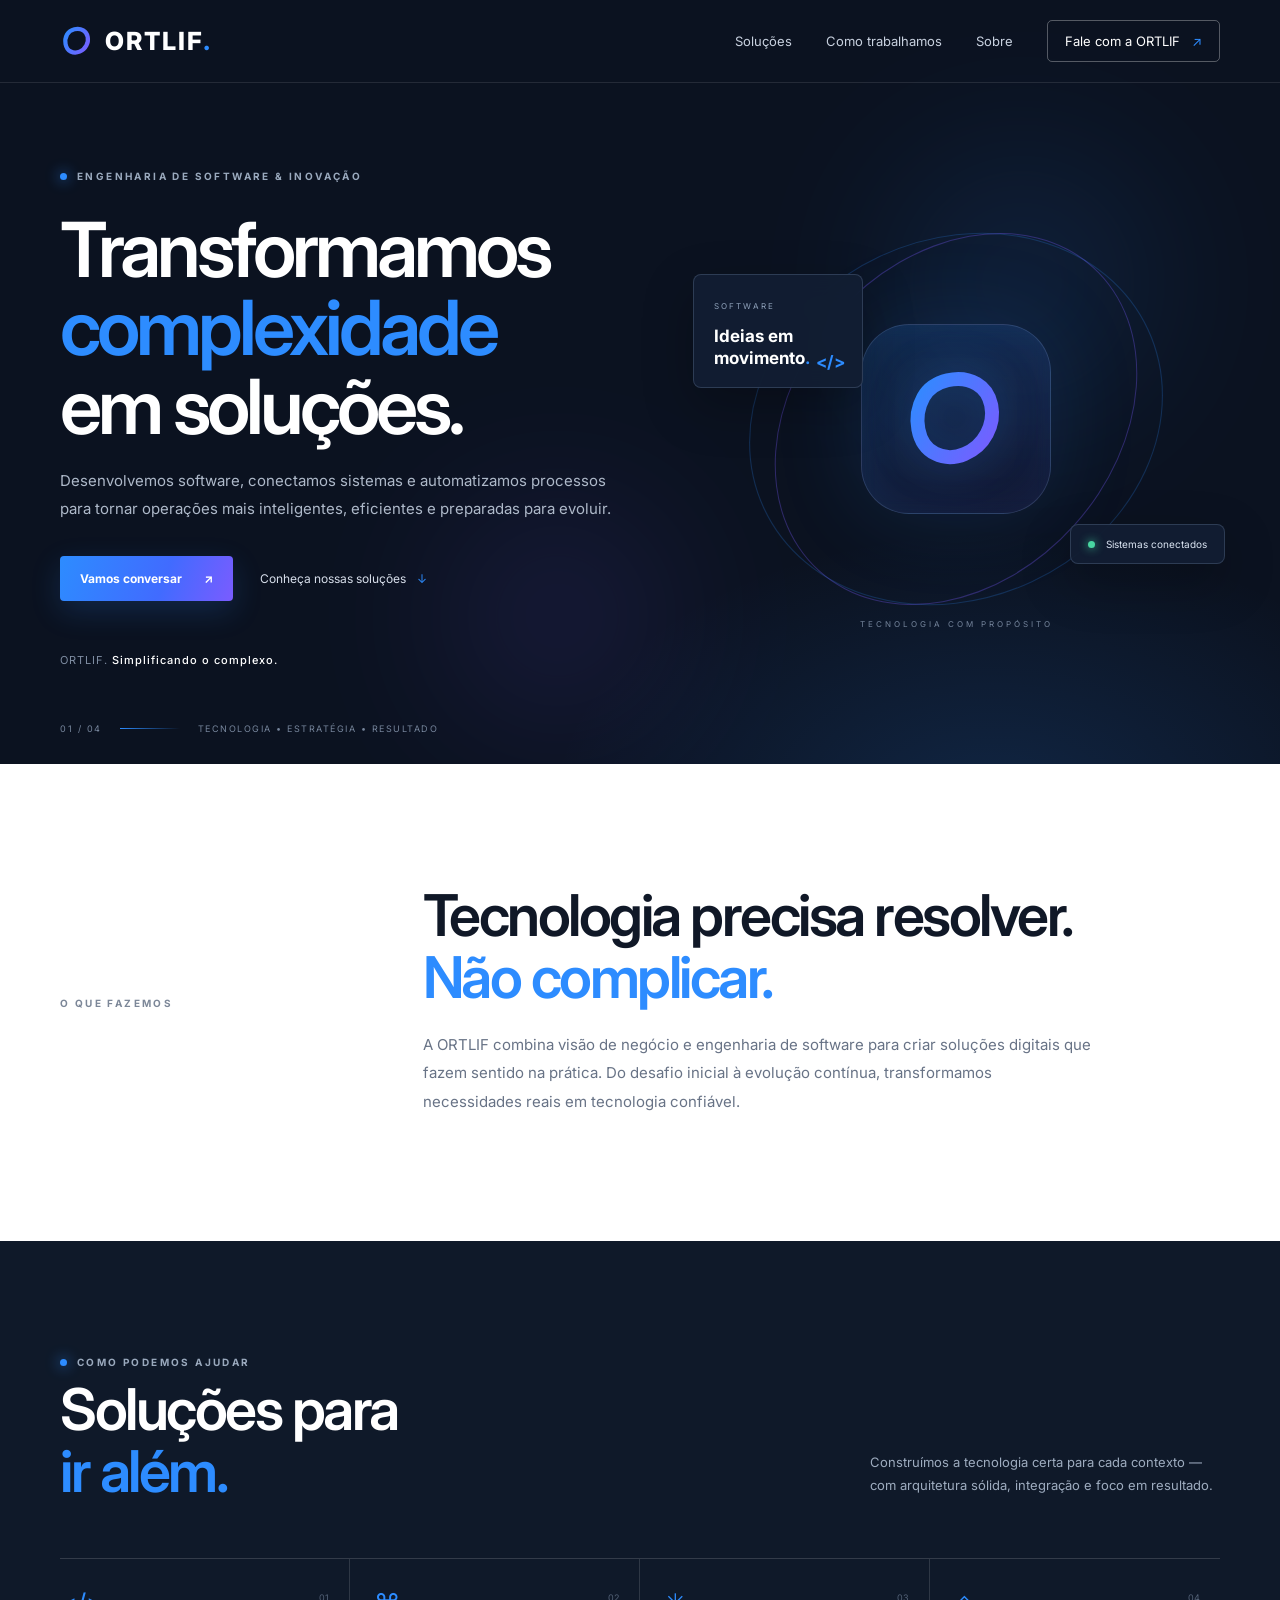
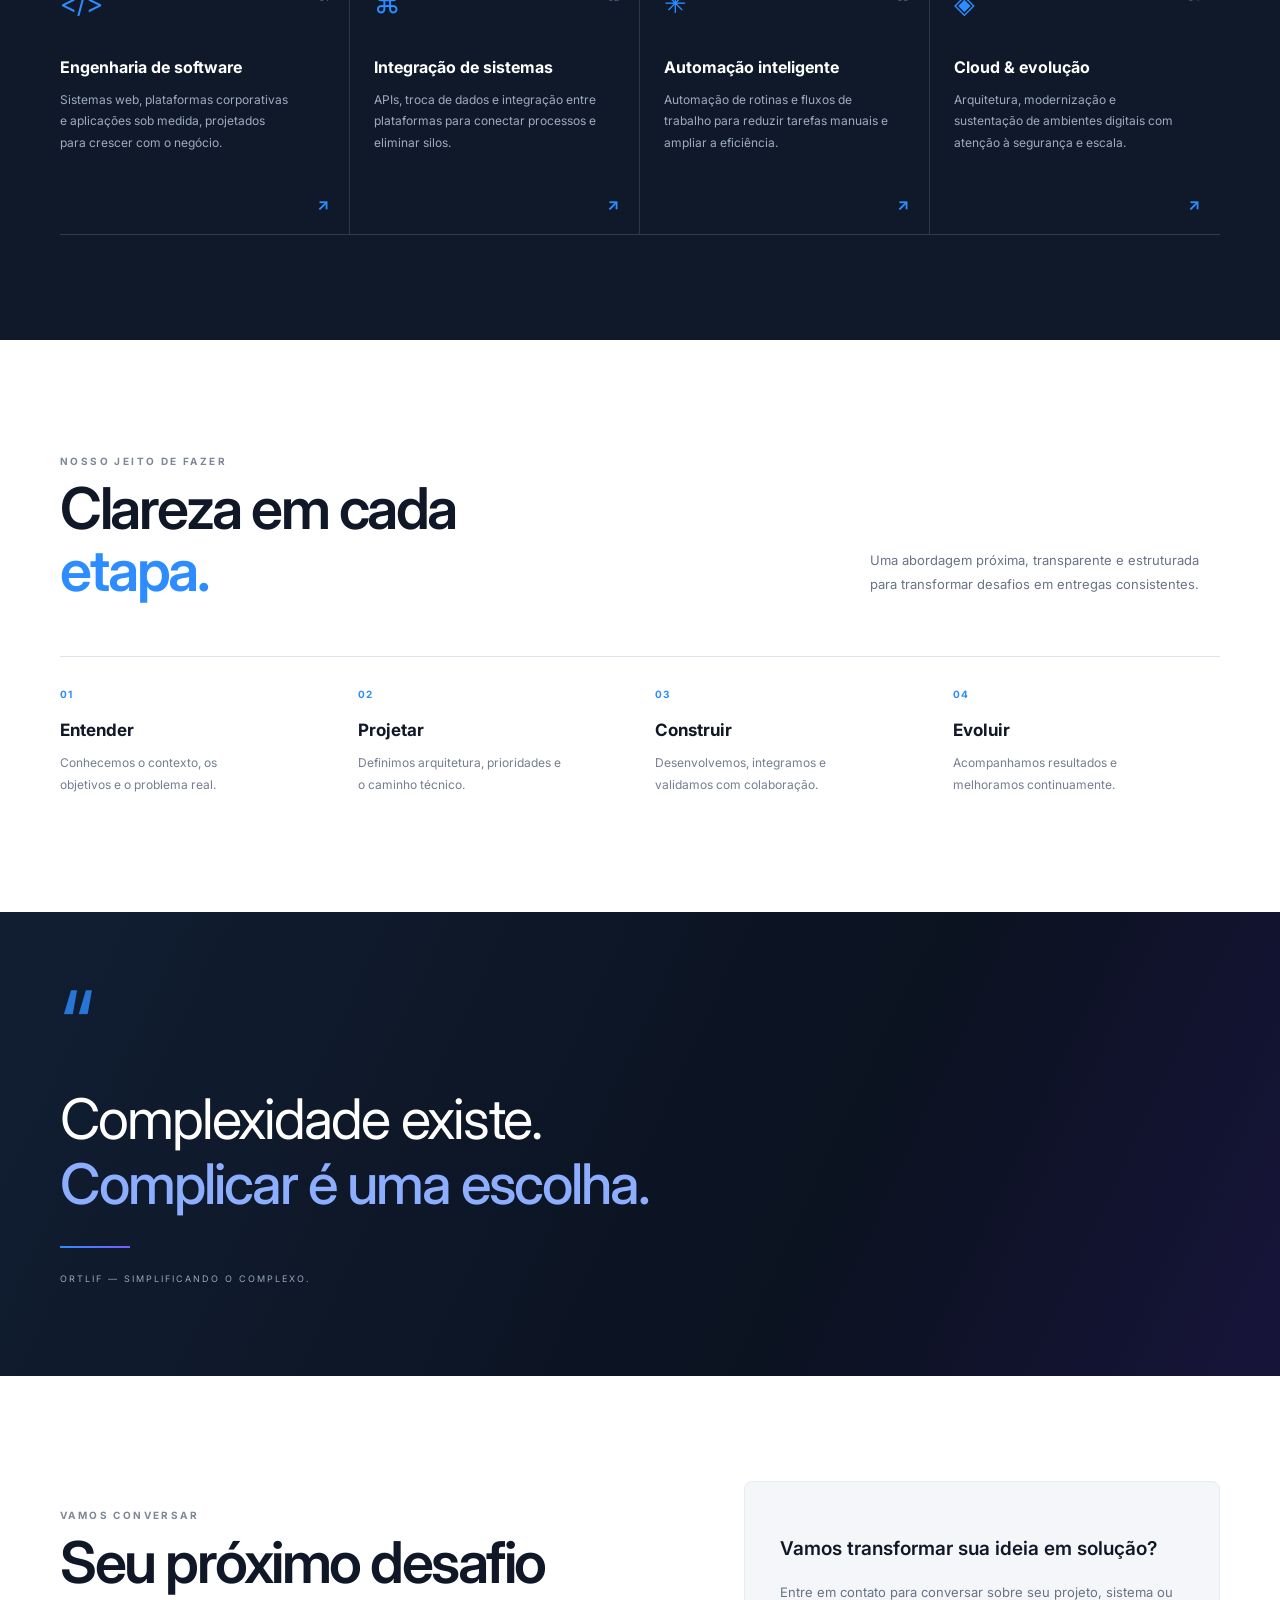
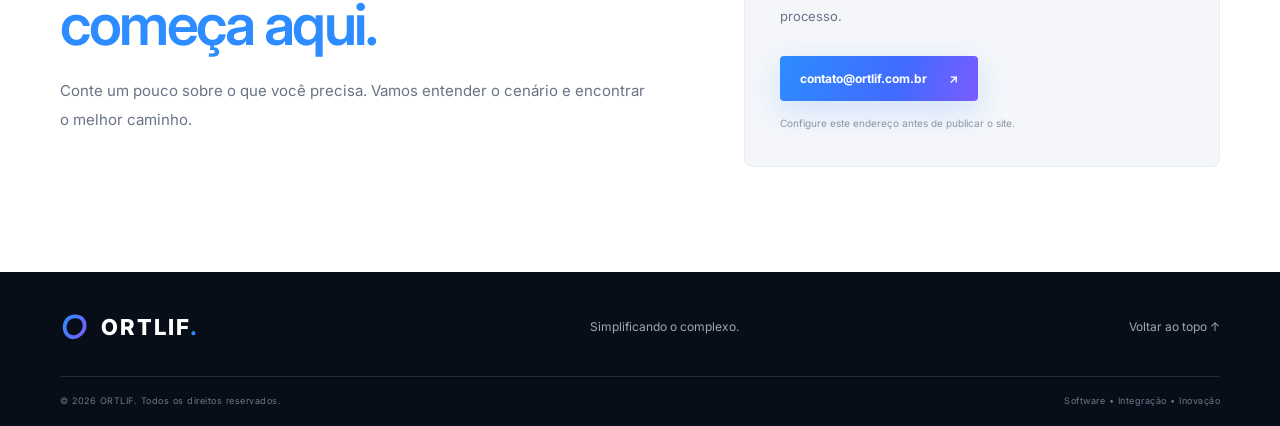
==== index.html @ 49631f4e "Initial ORTLIF website" ====
<!doctype html>
<html lang="pt-BR">
<head>
  <meta charset="utf-8">
  <meta name="viewport" content="width=device-width, initial-scale=1">
  <meta name="theme-color" content="#0B1220">
  <meta name="description" content="A ORTLIF desenvolve software, integra sistemas e automatiza processos. Simplificando o complexo.">
  <meta property="og:title" content="ORTLIF — Simplificando o complexo.">
  <meta property="og:description" content="Engenharia de software, integração e automação para negócios que querem evoluir.">
  <meta property="og:type" content="website">
  <title>ORTLIF — Simplificando o complexo.</title>
  <link rel="icon" href="assets/img/favicon.svg" type="image/svg+xml">
  <link rel="preconnect" href="https://fonts.googleapis.com">
  <link rel="preconnect" href="https://fonts.gstatic.com" crossorigin>
  <link href="https://fonts.googleapis.com/css2?family=Inter:wght@400;500;600;700;800&display=swap" rel="stylesheet">
  <link rel="stylesheet" href="assets/css/style.css">
</head>
<body>
<header class="header">
  <div class="container nav-wrap">
    <a class="brand" href="#inicio" aria-label="ORTLIF início">
      <img src="assets/img/logo.svg" alt="" width="34" height="34">
      <span>ORTLIF<span class="dot">.</span></span>
    </a>
    <button class="menu-toggle" type="button" aria-label="Abrir menu" aria-expanded="false" aria-controls="main-nav">
      <span></span><span></span><span></span>
    </button>
    <nav class="nav" id="main-nav" aria-label="Navegação principal">
      <a href="#solucoes">Soluções</a>
      <a href="#metodo">Como trabalhamos</a>
      <a href="#sobre">Sobre</a>
      <a class="nav-cta" href="#contato">Fale com a ORTLIF <span>↗</span></a>
    </nav>
  </div>
</header>

<main>
  <section class="hero" id="inicio">
    <div class="glow glow-one"></div><div class="glow glow-two"></div>
    <div class="container hero-grid">
      <div class="hero-copy">
        <p class="eyebrow"><i></i> ENGENHARIA DE SOFTWARE & INOVAÇÃO</p>
        <h1>Transformamos<br><span>complexidade</span><br>em soluções.</h1>
        <p class="lead">Desenvolvemos software, conectamos sistemas e automatizamos processos para tornar operações mais inteligentes, eficientes e preparadas para evoluir.</p>
        <div class="actions">
          <a class="button primary" href="#contato">Vamos conversar <span>↗</span></a>
          <a class="inline-link" href="#solucoes">Conheça nossas soluções <span>↓</span></a>
        </div>
        <p class="slogan">ORTLIF. <strong>Simplificando o complexo.</strong></p>
      </div>
      <div class="visual" aria-label="Elemento gráfico abstrato que representa integração e tecnologia">
        <div class="orbit orbit-a"></div><div class="orbit orbit-b"></div>
        <div class="core"><img src="assets/img/logo.svg" alt="" width="112" height="112"></div>
        <div class="floating code-card"><small>SOFTWARE</small><strong>Ideias em<br>movimento<span>.</span></strong><b>&lt;/&gt;</b></div>
        <div class="floating status-card"><i></i> Sistemas conectados</div>
        <div class="visual-caption">TECNOLOGIA COM PROPÓSITO</div>
      </div>
    </div>
    <div class="container hero-foot"><span>01 / 04</span><i></i><span>TECNOLOGIA • ESTRATÉGIA • RESULTADO</span></div>
  </section>

  <section class="intro section-light" id="sobre">
    <div class="container intro-grid">
      <p class="eyebrow dark">O QUE FAZEMOS</p>
      <div>
        <h2>Tecnologia precisa resolver.<br><span>Não complicar.</span></h2>
        <p class="section-lead">A ORTLIF combina visão de negócio e engenharia de software para criar soluções digitais que fazem sentido na prática. Do desafio inicial à evolução contínua, transformamos necessidades reais em tecnologia confiável.</p>
      </div>
    </div>
  </section>

  <section class="solutions section-dark" id="solucoes">
    <div class="container">
      <div class="section-heading">
        <div><p class="eyebrow"><i></i> COMO PODEMOS AJUDAR</p><h2>Soluções para<br><span>ir além.</span></h2></div>
        <p>Construímos a tecnologia certa para cada contexto — com arquitetura sólida, integração e foco em resultado.</p>
      </div>
      <div class="solution-grid">
        <article class="solution-card"><div class="solution-icon">&lt;/&gt;</div><small>01</small><h3>Engenharia de software</h3><p>Sistemas web, plataformas corporativas e aplicações sob medida, projetados para crescer com o negócio.</p><b>↗</b></article>
        <article class="solution-card"><div class="solution-icon">⌘</div><small>02</small><h3>Integração de sistemas</h3><p>APIs, troca de dados e integração entre plataformas para conectar processos e eliminar silos.</p><b>↗</b></article>
        <article class="solution-card"><div class="solution-icon">✳</div><small>03</small><h3>Automação inteligente</h3><p>Automação de rotinas e fluxos de trabalho para reduzir tarefas manuais e ampliar a eficiência.</p><b>↗</b></article>
        <article class="solution-card"><div class="solution-icon">◈</div><small>04</small><h3>Cloud & evolução</h3><p>Arquitetura, modernização e sustentação de ambientes digitais com atenção à segurança e escala.</p><b>↗</b></article>
      </div>
    </div>
  </section>

  <section class="method section-light" id="metodo">
    <div class="container">
      <div class="section-heading method-heading">
        <div><p class="eyebrow dark">NOSSO JEITO DE FAZER</p><h2>Clareza em cada<br><span>etapa.</span></h2></div>
        <p>Uma abordagem próxima, transparente e estruturada para transformar desafios em entregas consistentes.</p>
      </div>
      <div class="steps">
        <article><small>01</small><h3>Entender</h3><p>Conhecemos o contexto, os objetivos e o problema real.</p></article>
        <article><small>02</small><h3>Projetar</h3><p>Definimos arquitetura, prioridades e o caminho técnico.</p></article>
        <article><small>03</small><h3>Construir</h3><p>Desenvolvemos, integramos e validamos com colaboração.</p></article>
        <article><small>04</small><h3>Evoluir</h3><p>Acompanhamos resultados e melhoramos continuamente.</p></article>
      </div>
    </div>
  </section>

  <section class="manifesto">
    <div class="container">
      <span class="quote">“</span>
      <p>Complexidade existe.<br><strong>Complicar é uma escolha.</strong></p>
      <i></i><small>ORTLIF — SIMPLIFICANDO O COMPLEXO.</small>
    </div>
  </section>

  <section class="contact section-light" id="contato">
    <div class="container contact-grid">
      <div><p class="eyebrow dark">VAMOS CONVERSAR</p><h2>Seu próximo desafio<br><span>começa aqui.</span></h2><p class="section-lead">Conte um pouco sobre o que você precisa. Vamos entender o cenário e encontrar o melhor caminho.</p></div>
      <div class="contact-box">
        <h3>Vamos transformar sua ideia em solução?</h3>
        <p>Entre em contato para conversar sobre seu projeto, sistema ou processo.</p>
        <!-- Atualize o endereço abaixo quando o e-mail institucional estiver configurado. -->
        <a class="button primary" href="mailto:contato@ortlif.com.br?subject=Projeto%20ORTLIF">contato@ortlif.com.br <span>↗</span></a>
        <small>Configure este endereço antes de publicar o site.</small>
      </div>
    </div>
  </section>
</main>

<footer class="footer">
  <div class="container footer-top">
    <a class="brand" href="#inicio"><img src="assets/img/logo.svg" alt="" width="30" height="30"><span>ORTLIF<span class="dot">.</span></span></a>
    <p>Simplificando o complexo.</p>
    <a href="#inicio">Voltar ao topo ↑</a>
  </div>
  <div class="container footer-bottom"><span>© <span id="year"></span> ORTLIF. Todos os direitos reservados.</span><span>Software • Integração • Inovação</span></div>
</footer>
<script src="assets/js/main.js" defer></script>
</body>
</html>
---- assets/css/style.css ----
@import url('https://fonts.googleapis.com/css2?family=Inter:wght@400;500;600;700;800&display=swap');
:root{--navy:#0B1220;--blue:#2D8CFF;--violet:#7A5CFF;--gray:#E6E9F0;--ink:#101827;--muted:#687386;--white:#fff;--font:'Inter',Arial,sans-serif}
*{box-sizing:border-box}html{scroll-behavior:smooth;scroll-padding-top:90px}body{margin:0;font-family:var(--font);color:var(--ink);background:#fff}a{color:inherit;text-decoration:none}.container{width:min(1160px,calc(100% - 48px));margin-inline:auto}
.header{position:absolute;z-index:10;inset:0 0 auto;border-bottom:1px solid rgba(255,255,255,.1)}.nav-wrap{height:82px;display:flex;align-items:center;justify-content:space-between}.brand{display:inline-flex;align-items:center;gap:11px;color:#fff;font-size:25px;font-weight:800;letter-spacing:2px}.brand img{object-fit:contain}.dot{color:var(--blue)}.nav{display:flex;align-items:center;gap:34px;color:#c8d1df;font-size:13px}.nav a:hover{color:#fff}.nav-cta{padding:12px 17px;border:1px solid rgba(255,255,255,.3);border-radius:5px;color:#fff}.nav-cta span{color:var(--blue);margin-left:8px}.menu-toggle{display:none}
.hero{position:relative;overflow:hidden;background:var(--navy);color:#fff;padding:160px 0 30px;min-height:720px}.hero:after{content:"";position:absolute;inset:auto -15% -45% 40%;height:600px;background:radial-gradient(ellipse,rgba(45,140,255,.16),transparent 65%);pointer-events:none}.glow{position:absolute;border-radius:50%;filter:blur(80px);opacity:.12}.glow-one{width:260px;height:260px;background:var(--blue);top:20%;right:10%}.glow-two{width:220px;height:220px;background:var(--violet);bottom:5%;left:35%}.hero-grid{position:relative;z-index:1;display:grid;grid-template-columns:1.05fr .95fr;align-items:center;gap:50px}.eyebrow{font-size:10px;letter-spacing:2.4px;font-weight:700;color:#9aa9bd;display:flex;align-items:center;gap:10px}.eyebrow i{width:7px;height:7px;background:var(--blue);border-radius:50%;box-shadow:0 0 14px var(--blue)}.hero h1{font-size:clamp(46px,6vw,76px);line-height:1.03;letter-spacing:-4px;margin:28px 0 22px;font-weight:600}.hero h1 span,.section-heading h2 span,.intro h2 span,.contact h2 span{color:var(--blue)}.lead{max-width:560px;color:#aeb9c9;font-size:15px;line-height:1.85}.actions{display:flex;align-items:center;gap:27px;margin-top:34px}.button{display:inline-flex;align-items:center;justify-content:center;gap:22px;padding:15px 20px;border-radius:4px;font-size:12px;font-weight:700;transition:.2s}.primary{background:linear-gradient(110deg,var(--blue),#416bff 60%,var(--violet));color:#fff;box-shadow:0 10px 30px rgba(45,140,255,.18)}.primary:hover{transform:translateY(-2px);box-shadow:0 14px 35px rgba(45,140,255,.3)}.inline-link{font-size:12px;color:#d7deea}.inline-link span{color:var(--blue);margin-left:8px}.slogan{margin-top:52px;color:#7f8da2;font-size:11px;letter-spacing:1px}.slogan strong{color:#fff;font-weight:500}
.visual{height:440px;position:relative;display:grid;place-items:center}.orbit{position:absolute;width:360px;height:360px;border:1px solid rgba(45,140,255,.22);border-radius:50%;transform:rotate(-25deg) scaleX(1.18)}.orbit-b{width:290px;height:410px;border-color:rgba(122,92,255,.32);transform:rotate(42deg) scaleX(1.1)}.core{width:190px;height:190px;border-radius:48px;background:linear-gradient(145deg,rgba(45,140,255,.18),rgba(122,92,255,.08));border:1px solid rgba(125,160,220,.25);display:grid;place-items:center;box-shadow:0 0 90px rgba(45,140,255,.14),inset 0 0 40px rgba(45,140,255,.08);backdrop-filter:blur(8px)}.core img{filter:drop-shadow(0 0 20px rgba(45,140,255,.3))}.floating{position:absolute;background:rgba(18,31,52,.9);border:1px solid rgba(160,185,225,.2);border-radius:8px;box-shadow:0 18px 50px rgba(0,0,0,.25);backdrop-filter:blur(12px)}.code-card{left:0;top:75px;padding:18px 20px;width:170px}.code-card small{font-size:8px;letter-spacing:2px;color:#8fa1ba}.code-card strong{display:block;font-size:17px;line-height:1.3;margin-top:12px}.code-card strong span{color:var(--blue)}.code-card b{position:absolute;right:17px;bottom:15px;color:var(--blue);font-size:17px}.status-card{right:-5px;bottom:75px;padding:13px 17px;font-size:10px;color:#dce5f3}.status-card i{display:inline-block;width:7px;height:7px;background:#48d6a1;border-radius:50%;margin-right:8px;box-shadow:0 0 10px #48d6a1}.visual-caption{position:absolute;bottom:10px;font-size:8px;letter-spacing:3px;color:#74849b}.hero-foot{position:relative;z-index:1;display:flex;align-items:center;gap:18px;margin-top:45px;color:#77869c;font-size:9px;letter-spacing:1.5px}.hero-foot i{height:1px;width:60px;background:linear-gradient(90deg,var(--blue),transparent)}
.section-light{background:#fff}.intro{padding:110px 0}.intro-grid{display:grid;grid-template-columns:.55fr 1.45fr;gap:60px}.dark{color:#7c8798}.intro h2,.section-heading h2,.contact h2{font-size:clamp(38px,4.5vw,58px);line-height:1.08;letter-spacing:-2.5px;margin:10px 0 22px;font-weight:600}.section-lead{font-size:15px;line-height:1.9;color:#687386;max-width:670px}
.section-dark{background:#0f1929;color:#fff;padding:105px 0}.section-heading{display:flex;justify-content:space-between;align-items:end;gap:50px;margin-bottom:55px}.section-heading h2{margin-bottom:0}.section-heading>p{max-width:350px;color:#9eacbf;font-size:13px;line-height:1.8;margin-bottom:5px}.solution-grid{display:grid;grid-template-columns:repeat(4,1fr);border-top:1px solid rgba(255,255,255,.15);border-bottom:1px solid rgba(255,255,255,.15)}.solution-card{position:relative;min-height:275px;padding:28px 24px 30px 0;border-right:1px solid rgba(255,255,255,.13)}.solution-card+.solution-card{padding-left:24px}.solution-card:last-child{border-right:0}.solution-icon{font-size:27px;color:var(--blue);height:48px}.solution-card>small{position:absolute;right:20px;top:33px;color:#536176;font-size:9px}.solution-card h3{font-size:16px;margin:22px 0 12px}.solution-card p{font-size:12px;line-height:1.8;color:#9eacbf;max-width:230px}.solution-card>b{position:absolute;bottom:20px;right:20px;color:var(--blue)}
.method{padding:105px 0}.method-heading>p{color:#687386}.steps{display:grid;grid-template-columns:repeat(4,1fr);gap:30px;border-top:1px solid #dfe4ec;padding-top:25px}.steps article>small{font-size:10px;color:var(--blue);font-weight:700;letter-spacing:1px}.steps h3{font-size:17px;margin:18px 0 9px}.steps p{font-size:12px;line-height:1.8;color:#737f90;max-width:210px}
.manifesto{background:linear-gradient(115deg,#111e32,#0b1220 65%,#17143a);color:#fff;padding:90px 0}.quote{font-size:100px;line-height:.5;color:var(--blue);opacity:.8}.manifesto p{font-size:clamp(32px,5vw,56px);line-height:1.15;letter-spacing:-2px;margin:20px 0 30px}.manifesto p strong{color:#8daeff;font-weight:500}.manifesto>div>i{display:block;width:70px;height:2px;background:linear-gradient(90deg,var(--blue),var(--violet));margin-bottom:18px}.manifesto small{font-size:9px;letter-spacing:2px;color:#98a7bb}
.contact{padding:105px 0}.contact-grid{display:grid;grid-template-columns:1fr .8fr;gap:90px;align-items:center}.contact-box{padding:35px;background:#f4f6fa;border:1px solid #e7ebf2;border-radius:8px}.contact-box h3{font-size:19px;font-weight:600;line-height:1.4}.contact-box p{font-size:13px;line-height:1.8;color:#687386}.contact-box .button{margin:15px 0}.contact-box>small{display:block;color:#8a94a3;font-size:10px;line-height:1.5}
.footer{background:#080e18;color:#fff;padding:35px 0 20px}.footer-top{display:flex;align-items:center;justify-content:space-between;padding-bottom:30px}.footer-top .brand{font-size:22px}.footer-top p,.footer-top>a:last-child{font-size:12px;color:#9ba8b9}.footer-bottom{border-top:1px solid rgba(255,255,255,.12);padding-top:18px;display:flex;justify-content:space-between;color:#69788d;font-size:9px;letter-spacing:.5px}
@media(max-width:900px){.nav{gap:18px}.hero-grid{gap:15px}.visual{transform:scale(.9)}.solution-grid{grid-template-columns:repeat(2,1fr)}.solution-card:nth-child(2){border-right:0}.solution-card:nth-child(3),.solution-card:nth-child(4){border-top:1px solid rgba(255,255,255,.13)}.solution-card:nth-child(3){padding-left:0}}
@media(max-width:680px){.container{width:min(100% - 36px,560px)}.nav-wrap{height:70px}.menu-toggle{display:flex;flex-direction:column;gap:5px;background:none;border:0;padding:10px;cursor:pointer}.menu-toggle span{width:23px;height:2px;background:#fff}.nav{display:none;position:absolute;top:70px;left:0;right:0;padding:22px;background:#0b1220;flex-direction:column;align-items:stretch;border-bottom:1px solid rgba(255,255,255,.12)}.nav.open{display:flex}.nav-cta{text-align:center}.hero{padding:125px 0 25px;min-height:auto}.hero-grid{grid-template-columns:1fr}.hero h1{font-size:52px;letter-spacing:-3px}.visual{height:330px;margin-top:5px;transform:none}.orbit{width:260px;height:260px}.orbit-b{width:220px;height:300px}.core{width:145px;height:145px}.core img{width:88px;height:88px}.code-card{left:0;top:35px;transform:scale(.85);transform-origin:left top}.status-card{right:0;bottom:35px}.hero-foot{margin-top:10px;font-size:8px}.intro,.section-dark,.method,.contact{padding:72px 0}.intro-grid,.contact-grid{grid-template-columns:1fr;gap:25px}.section-heading{display:block;margin-bottom:35px}.section-heading>p{margin-top:20px}.solution-grid{grid-template-columns:1fr}.solution-card,.solution-card+.solution-card{padding:25px 12px 35px 0;border-right:0;border-bottom:1px solid rgba(255,255,255,.13);min-height:230px}.solution-card:last-child{border-bottom:0}.solution-card:nth-child(3),.solution-card:nth-child(4){padding-left:0}.steps{grid-template-columns:repeat(2,1fr);gap:30px 20px}.manifesto{padding:70px 0}.contact-grid{gap:10px}.contact-box{padding:25px}.footer-top{align-items:flex-start;gap:15px;flex-direction:column}.footer-bottom{gap:10px;flex-direction:column}.actions{align-items:flex-start;flex-direction:column;gap:18px}}
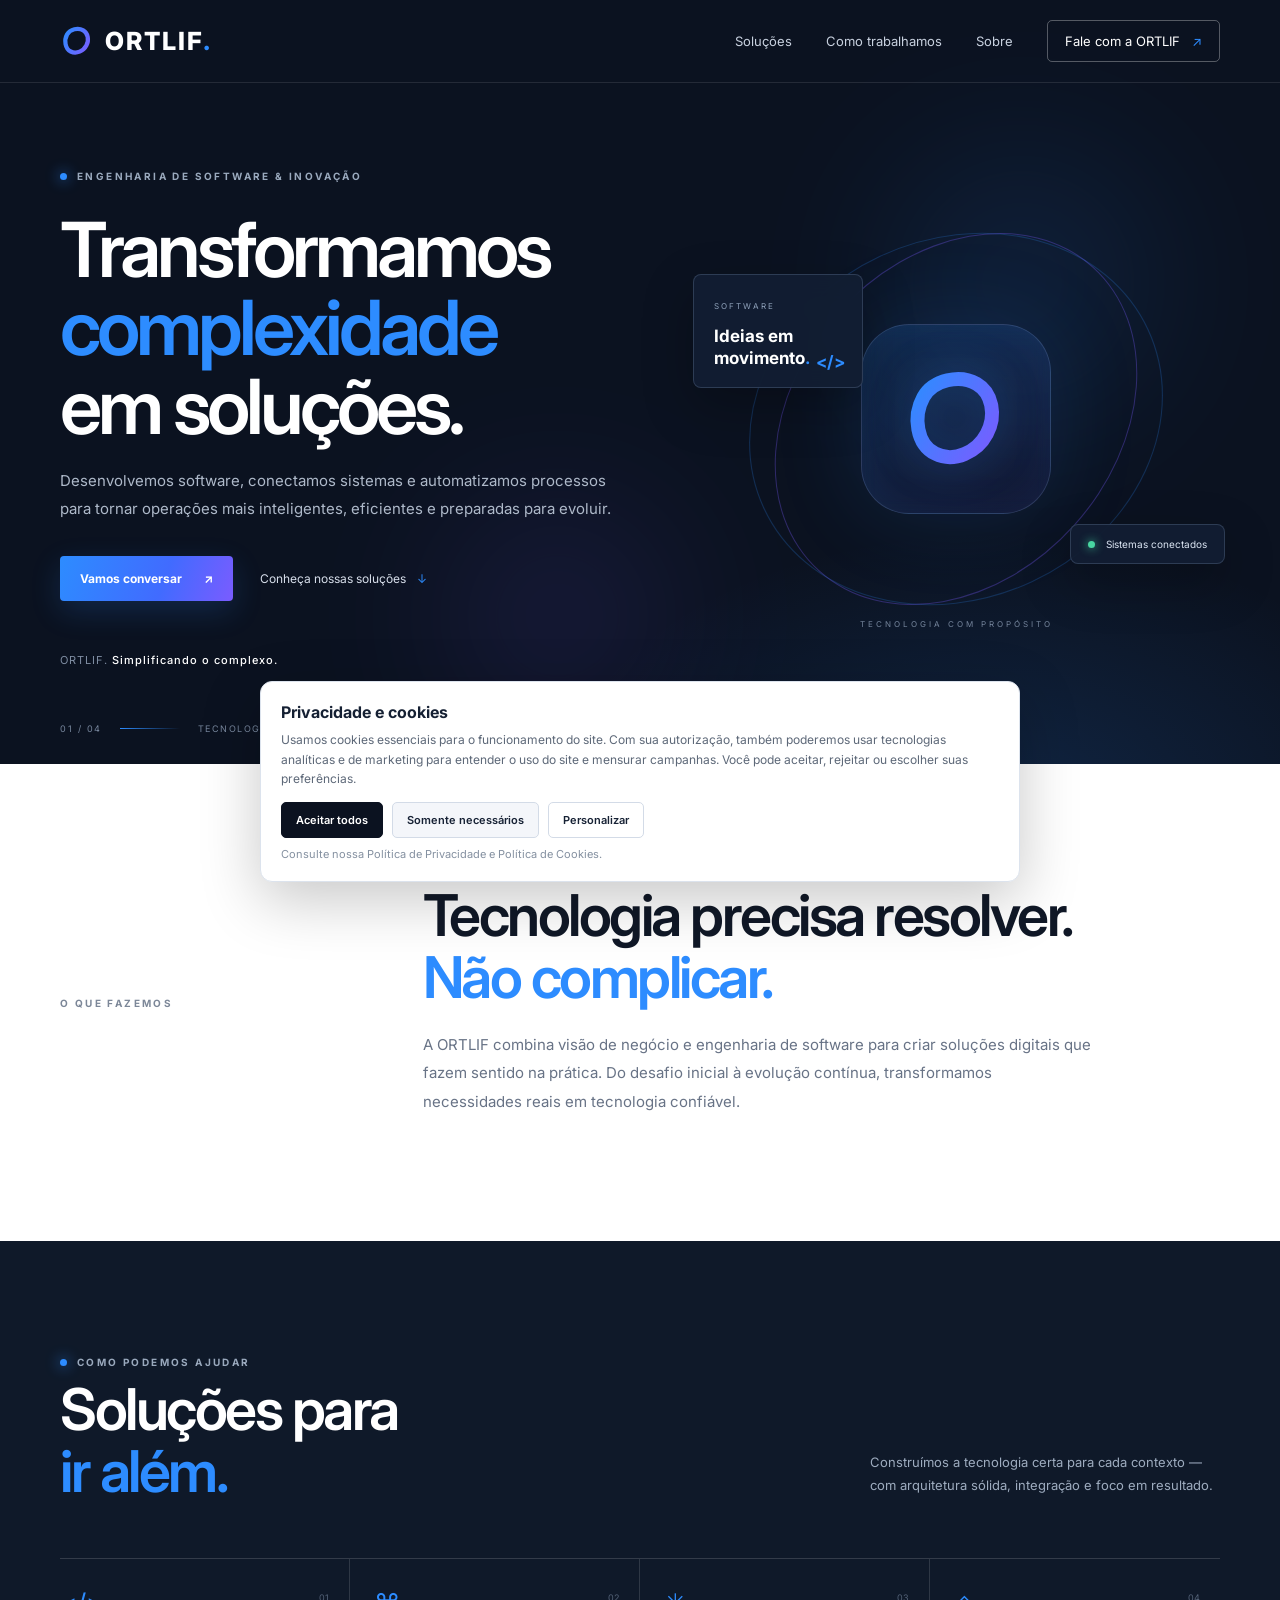
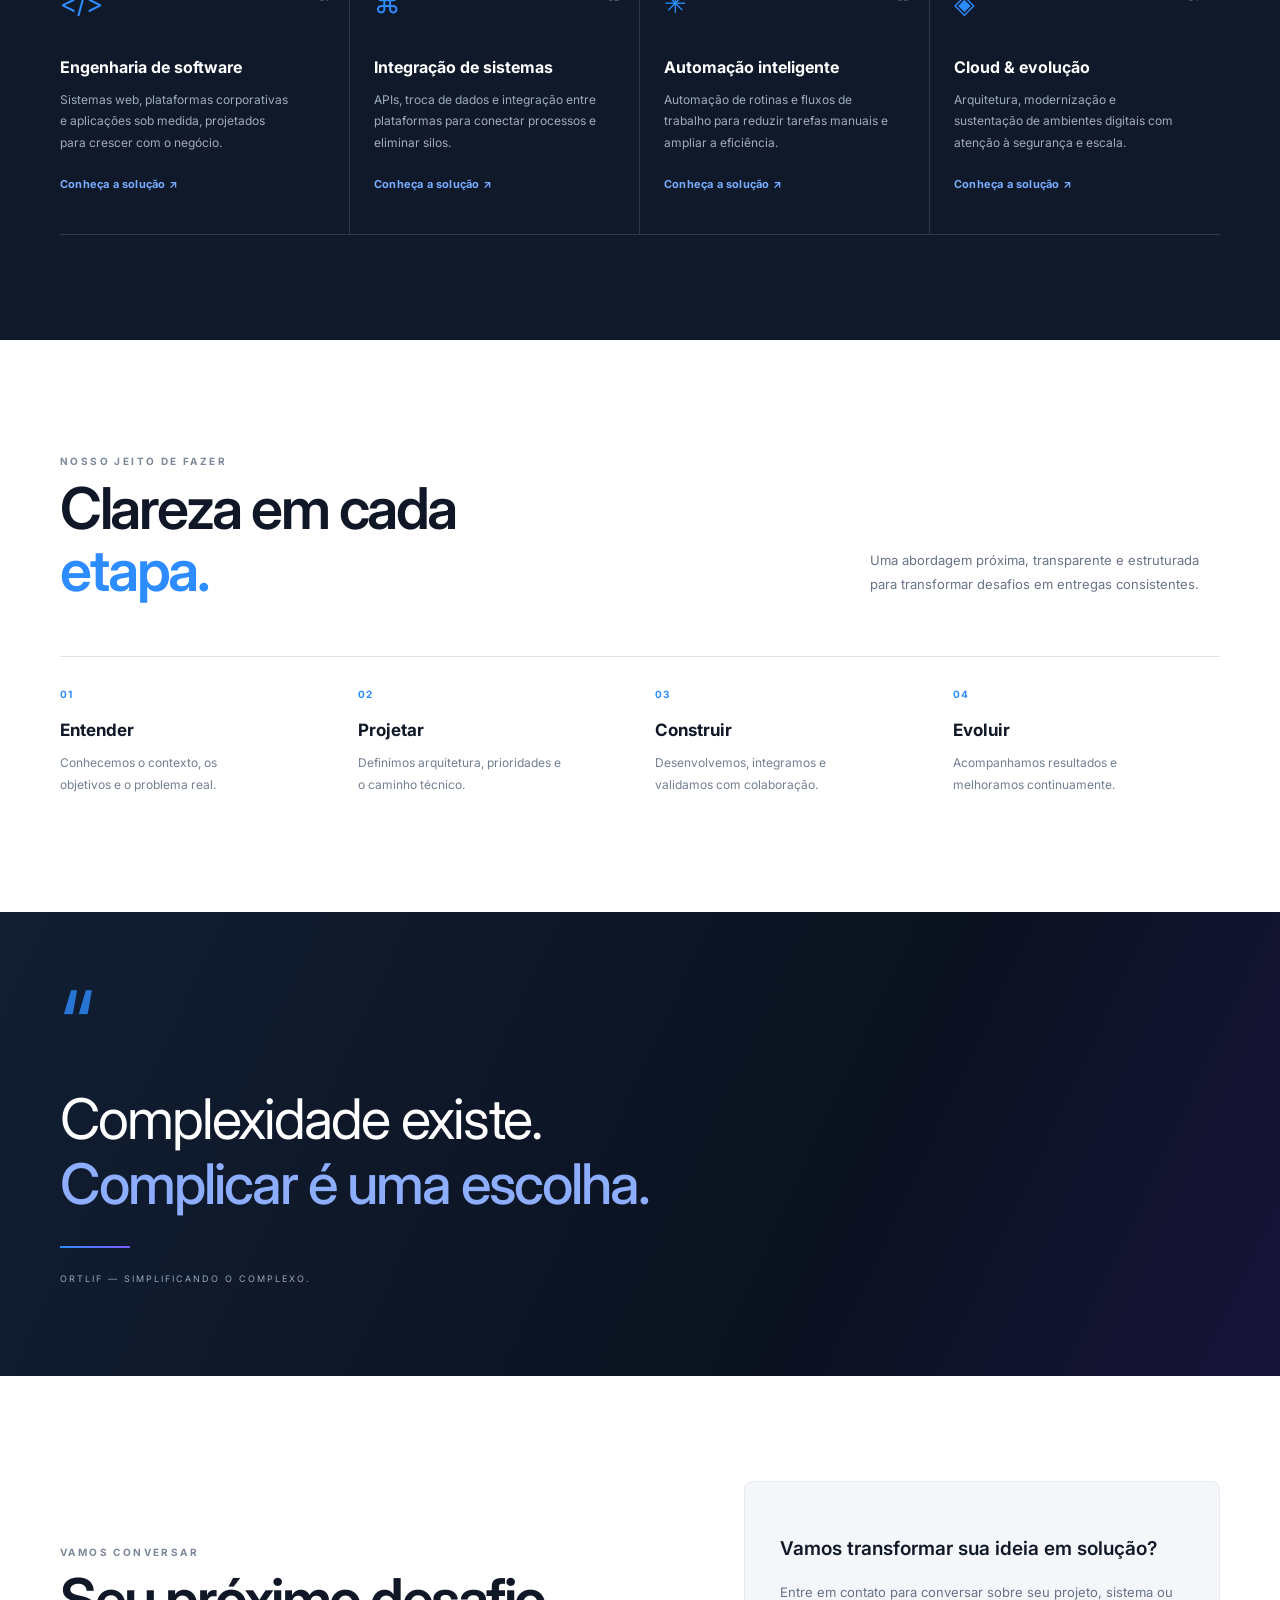
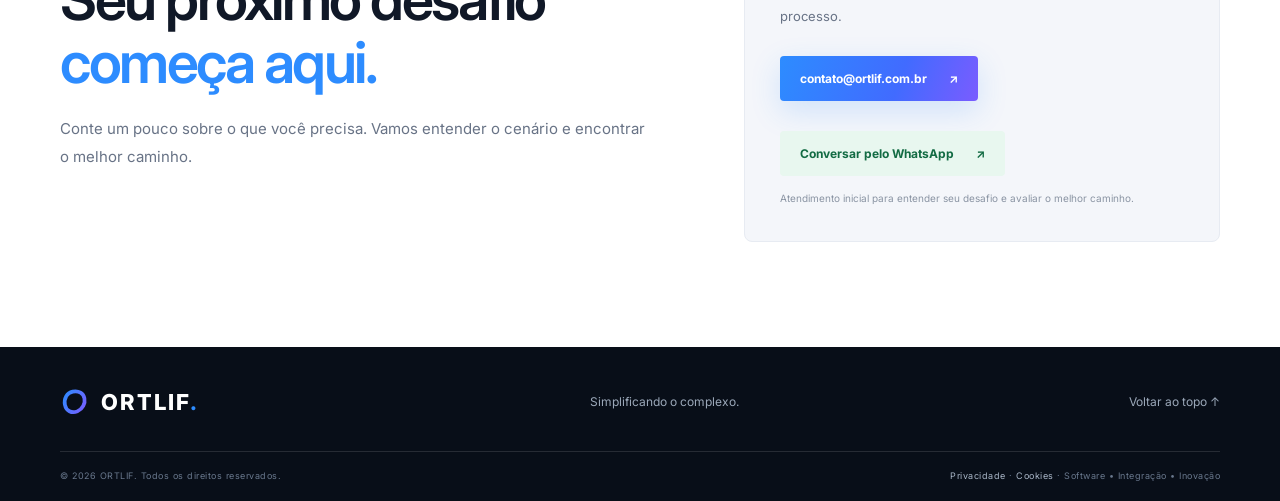
==== commit 98e047de: "Configuaracao de SEO e GTM" ====
--- a/index.html
+++ b/index.html
@@ -4,10 +4,26 @@
   <meta charset="utf-8">
   <meta name="viewport" content="width=device-width, initial-scale=1">
   <meta name="theme-color" content="#0B1220">
-  <meta name="description" content="A ORTLIF desenvolve software, integra sistemas e automatiza processos. Simplificando o complexo.">
-  <meta property="og:title" content="ORTLIF — Simplificando o complexo.">
+  <meta name="description" content="A ORTLIF desenvolve software sob medida, integra sistemas e automatiza processos para empresas. Engenharia, tecnologia e evolução. Simplificando o complexo.">
+  <meta name="robots" content="index,follow,max-image-preview:large,max-snippet:-1,max-video-preview:-1">
+  <link rel="canonical" href="https://ortlif.com.br/">
+  <meta name="author" content="ORTLIF">
+  <meta name="color-scheme" content="dark light">
+  <meta property="og:site_name" content="ORTLIF">
+  <meta property="og:locale" content="pt_BR">
+  <meta property="og:url" content="https://ortlif.com.br/">
+  <meta property="og:image" content="https://ortlif.com.br/assets/img/og-cover.jpg">
+  <meta property="og:image:width" content="1200">
+  <meta property="og:image:height" content="630">
+  <meta property="og:image:alt" content="ORTLIF — Simplificando o complexo.">
+  <meta name="twitter:card" content="summary_large_image">
+  <meta name="twitter:title" content="ORTLIF — Simplificando o complexo.">
+  <meta name="twitter:description" content="Engenharia de software, integração e automação para negócios que querem evoluir.">
+  <meta name="twitter:image" content="https://ortlif.com.br/assets/img/og-cover.jpg">
+  <meta property="og:title" content="ORTLIF | Engenharia de Software, Integração e Automação">
   <meta property="og:description" content="Engenharia de software, integração e automação para negócios que querem evoluir.">
   <meta property="og:type" content="website">
+  <meta property="og:description" content="Engenharia de software, integração e automação para negócios que querem evoluir.">
   <title>ORTLIF — Simplificando o complexo.</title>
   <link rel="icon" href="assets/img/favicon.svg" type="image/svg+xml">
   <link rel="preconnect" href="https://fonts.googleapis.com">
@@ -76,10 +92,10 @@
         <p>Construímos a tecnologia certa para cada contexto — com arquitetura sólida, integração e foco em resultado.</p>
       </div>
       <div class="solution-grid">
-        <article class="solution-card"><div class="solution-icon">&lt;/&gt;</div><small>01</small><h3>Engenharia de software</h3><p>Sistemas web, plataformas corporativas e aplicações sob medida, projetados para crescer com o negócio.</p><b>↗</b></article>
-        <article class="solution-card"><div class="solution-icon">⌘</div><small>02</small><h3>Integração de sistemas</h3><p>APIs, troca de dados e integração entre plataformas para conectar processos e eliminar silos.</p><b>↗</b></article>
-        <article class="solution-card"><div class="solution-icon">✳</div><small>03</small><h3>Automação inteligente</h3><p>Automação de rotinas e fluxos de trabalho para reduzir tarefas manuais e ampliar a eficiência.</p><b>↗</b></article>
-        <article class="solution-card"><div class="solution-icon">◈</div><small>04</small><h3>Cloud & evolução</h3><p>Arquitetura, modernização e sustentação de ambientes digitais com atenção à segurança e escala.</p><b>↗</b></article>
+        <article class="solution-card"><div class="solution-icon">&lt;/&gt;</div><small>01</small><h3>Engenharia de software</h3><p>Sistemas web, plataformas corporativas e aplicações sob medida, projetados para crescer com o negócio.</p><a class="service-link" href="/servicos/engenharia-de-software/" aria-label="Saiba mais sobre engenharia de software">Conheça a solução ↗</a></article>
+        <article class="solution-card"><div class="solution-icon">⌘</div><small>02</small><h3>Integração de sistemas</h3><p>APIs, troca de dados e integração entre plataformas para conectar processos e eliminar silos.</p><a class="service-link" href="/servicos/integracao-de-sistemas/" aria-label="Saiba mais sobre integração de sistemas">Conheça a solução ↗</a></article>
+        <article class="solution-card"><div class="solution-icon">✳</div><small>03</small><h3>Automação inteligente</h3><p>Automação de rotinas e fluxos de trabalho para reduzir tarefas manuais e ampliar a eficiência.</p><a class="service-link" href="/servicos/automacao-inteligente/" aria-label="Saiba mais sobre automação inteligente">Conheça a solução ↗</a></article>
+        <article class="solution-card"><div class="solution-icon">◈</div><small>04</small><h3>Cloud & evolução</h3><p>Arquitetura, modernização e sustentação de ambientes digitais com atenção à segurança e escala.</p><a class="service-link" href="/servicos/cloud-e-evolucao/" aria-label="Saiba mais sobre cloud e evolução">Conheça a solução ↗</a></article>
       </div>
     </div>
   </section>
@@ -113,9 +129,9 @@
       <div class="contact-box">
         <h3>Vamos transformar sua ideia em solução?</h3>
         <p>Entre em contato para conversar sobre seu projeto, sistema ou processo.</p>
-        <!-- Atualize o endereço abaixo quando o e-mail institucional estiver configurado. -->
-        <a class="button primary" href="mailto:contato@ortlif.com.br?subject=Projeto%20ORTLIF">contato@ortlif.com.br <span>↗</span></a>
-        <small>Configure este endereço antes de publicar o site.</small>
+        <a class="button primary" data-track="email" href="mailto:contato@ortlif.com.br?subject=Projeto%20ORTLIF">contato@ortlif.com.br <span>↗</span></a>
+        <a class="button whatsapp-button" data-track="whatsapp" href="https://wa.me/5511974890296?text=Ol%C3%A1%2C%!%20Gostaria%20de%20conversar%20sobre%20um%20projeto." target="_blank" rel="noopener noreferrer">Conversar pelo WhatsApp <span>↗</span></a>
+        <small>Atendimento inicial para entender seu desafio e avaliar o melhor caminho.</small>
       </div>
     </div>
   </section>
@@ -127,8 +143,37 @@
     <p>Simplificando o complexo.</p>
     <a href="#inicio">Voltar ao topo ↑</a>
   </div>
-  <div class="container footer-bottom"><span>© <span id="year"></span> ORTLIF. Todos os direitos reservados.</span><span>Software • Integração • Inovação</span></div>
+  <div class="container footer-bottom"><span>© <span id="year"></span> ORTLIF. Todos os direitos reservados.</span><span><a href="/privacidade/">Privacidade</a> · <a href="/cookies/">Cookies</a> · Software • Integração • Inovação</span></div>
 </footer>
-<script src="assets/js/main.js" defer></script>
+<script src="/assets/js/config.js" defer></script>
+<script src="/assets/js/consent.js" defer></script>
+<script src="/assets/js/main.js" defer></script>
+<script src="/assets/js/tracking.js" defer></script>
+<script type="application/ld+json">
+{
+  "@context": "https://schema.org",
+  "@type": "Organization",
+  "@id": "https://ortlif.com.br/#organization",
+  "name": "ORTLIF",
+  "url": "https://ortlif.com.br/",
+  "logo": "https://ortlif.com.br/assets/brand/ortlif_simbolo.svg",
+  "description": "Engenharia de software, integração de sistemas, automação inteligente e soluções cloud.",
+  "slogan": "Simplificando o complexo.",
+  "email": "contato@ortlif.com.br",
+  "contactPoint": [{"@type":"ContactPoint","contactType":"sales","email":"contato@ortlif.com.br","telephone":"+55-11-97489-0296","availableLanguage":["Portuguese"]}],
+  "sameAs": []
+}
+</script>
+<script type="application/ld+json">
+{
+  "@context": "https://schema.org",
+  "@type": "WebSite",
+  "@id": "https://ortlif.com.br/#website",
+  "url": "https://ortlif.com.br/",
+  "name": "ORTLIF",
+  "publisher": {"@id":"https://ortlif.com.br/#organization"},
+  "inLanguage": "pt-BR"
+}
+</script>
 </body>
 </html>
--- a/assets/css/style.css
+++ b/assets/css/style.css
@@ -12,3 +12,7 @@
 .footer{background:#080e18;color:#fff;padding:35px 0 20px}.footer-top{display:flex;align-items:center;justify-content:space-between;padding-bottom:30px}.footer-top .brand{font-size:22px}.footer-top p,.footer-top>a:last-child{font-size:12px;color:#9ba8b9}.footer-bottom{border-top:1px solid rgba(255,255,255,.12);padding-top:18px;display:flex;justify-content:space-between;color:#69788d;font-size:9px;letter-spacing:.5px}
 @media(max-width:900px){.nav{gap:18px}.hero-grid{gap:15px}.visual{transform:scale(.9)}.solution-grid{grid-template-columns:repeat(2,1fr)}.solution-card:nth-child(2){border-right:0}.solution-card:nth-child(3),.solution-card:nth-child(4){border-top:1px solid rgba(255,255,255,.13)}.solution-card:nth-child(3){padding-left:0}}
 @media(max-width:680px){.container{width:min(100% - 36px,560px)}.nav-wrap{height:70px}.menu-toggle{display:flex;flex-direction:column;gap:5px;background:none;border:0;padding:10px;cursor:pointer}.menu-toggle span{width:23px;height:2px;background:#fff}.nav{display:none;position:absolute;top:70px;left:0;right:0;padding:22px;background:#0b1220;flex-direction:column;align-items:stretch;border-bottom:1px solid rgba(255,255,255,.12)}.nav.open{display:flex}.nav-cta{text-align:center}.hero{padding:125px 0 25px;min-height:auto}.hero-grid{grid-template-columns:1fr}.hero h1{font-size:52px;letter-spacing:-3px}.visual{height:330px;margin-top:5px;transform:none}.orbit{width:260px;height:260px}.orbit-b{width:220px;height:300px}.core{width:145px;height:145px}.core img{width:88px;height:88px}.code-card{left:0;top:35px;transform:scale(.85);transform-origin:left top}.status-card{right:0;bottom:35px}.hero-foot{margin-top:10px;font-size:8px}.intro,.section-dark,.method,.contact{padding:72px 0}.intro-grid,.contact-grid{grid-template-columns:1fr;gap:25px}.section-heading{display:block;margin-bottom:35px}.section-heading>p{margin-top:20px}.solution-grid{grid-template-columns:1fr}.solution-card,.solution-card+.solution-card{padding:25px 12px 35px 0;border-right:0;border-bottom:1px solid rgba(255,255,255,.13);min-height:230px}.solution-card:last-child{border-bottom:0}.solution-card:nth-child(3),.solution-card:nth-child(4){padding-left:0}.steps{grid-template-columns:repeat(2,1fr);gap:30px 20px}.manifesto{padding:70px 0}.contact-grid{gap:10px}.contact-box{padding:25px}.footer-top{align-items:flex-start;gap:15px;flex-direction:column}.footer-bottom{gap:10px;flex-direction:column}.actions{align-items:flex-start;flex-direction:column;gap:18px}}
+
+/* ORTLIF SEO pages, accessible controls and conversion links */
+.service-link{display:inline-block;margin-top:12px;color:#78adff;font-size:11px;font-weight:700;letter-spacing:.2px}.service-link:hover{color:#fff}.whatsapp-button{margin-left:8px;background:#e8f7ef;color:#126b43;box-shadow:none}.whatsapp-button:hover{background:#d7f1e3}.footer-bottom a{color:#aab7c8}.footer-bottom a:hover{color:#fff}.content-page{padding:150px 0 90px;background:#fff;min-height:70vh}.content-page .eyebrow{color:#718096}.content-page h1{font-size:clamp(38px,5vw,62px);line-height:1.08;letter-spacing:-2.5px;color:#101827;margin:18px 0}.content-page h1 span{color:#2D8CFF}.content-page .page-lead{font-size:17px;line-height:1.8;color:#687386;max-width:780px}.content-page h2{font-size:25px;margin:42px 0 12px;color:#101827}.content-page h3{font-size:17px;margin:24px 0 8px}.content-page p,.content-page li{font-size:14px;line-height:1.9;color:#5f6b7c;max-width:850px}.content-page ul{padding-left:22px}.page-cta{display:flex;gap:12px;flex-wrap:wrap;margin-top:28px}.page-hero{background:#0B1220;color:#fff;padding:145px 0 85px}.page-hero h1{font-size:clamp(40px,5vw,64px);line-height:1.08;letter-spacing:-2.5px;margin:20px 0}.page-hero h1 span{color:#65a8ff}.page-hero p{color:#b4c0d0;line-height:1.85;max-width:760px;font-size:16px}.page-content{padding:70px 0 90px}.page-content h2{font-size:25px}.page-content p,.page-content li{font-size:14px;line-height:1.9;color:#657184;max-width:850px}.page-content ul{padding-left:22px}.page-header{position:absolute}.cookie-banner{position:fixed;z-index:100;left:18px;right:18px;bottom:18px;max-width:760px;margin:auto;padding:20px;background:#fff;color:#152033;border:1px solid #dce3ed;border-radius:12px;box-shadow:0 18px 60px rgba(0,0,0,.22);display:none}.cookie-banner.is-visible{display:block}.cookie-banner h2{font-size:16px;margin:0 0 8px}.cookie-banner p{font-size:12px;line-height:1.6;color:#5d6878;margin:0 0 14px}.cookie-actions{display:flex;gap:9px;flex-wrap:wrap}.cookie-actions button{border:1px solid #d3dbe7;border-radius:5px;padding:10px 14px;background:#fff;color:#172235;font:600 11px var(--font);cursor:pointer}.cookie-actions .accept{background:#0B1220;color:#fff;border-color:#0B1220}.cookie-actions .reject{background:#f4f6fa}.cookie-note{font-size:11px;color:#8490a0;margin-top:9px}.sr-only{position:absolute;width:1px;height:1px;padding:0;margin:-1px;overflow:hidden;clip:rect(0,0,0,0);white-space:nowrap;border:0}
+@media(max-width:680px){.whatsapp-button{margin-left:0}.content-page{padding:115px 0 65px}.page-hero{padding:120px 0 65px}.cookie-banner{left:10px;right:10px;bottom:10px;padding:16px}}
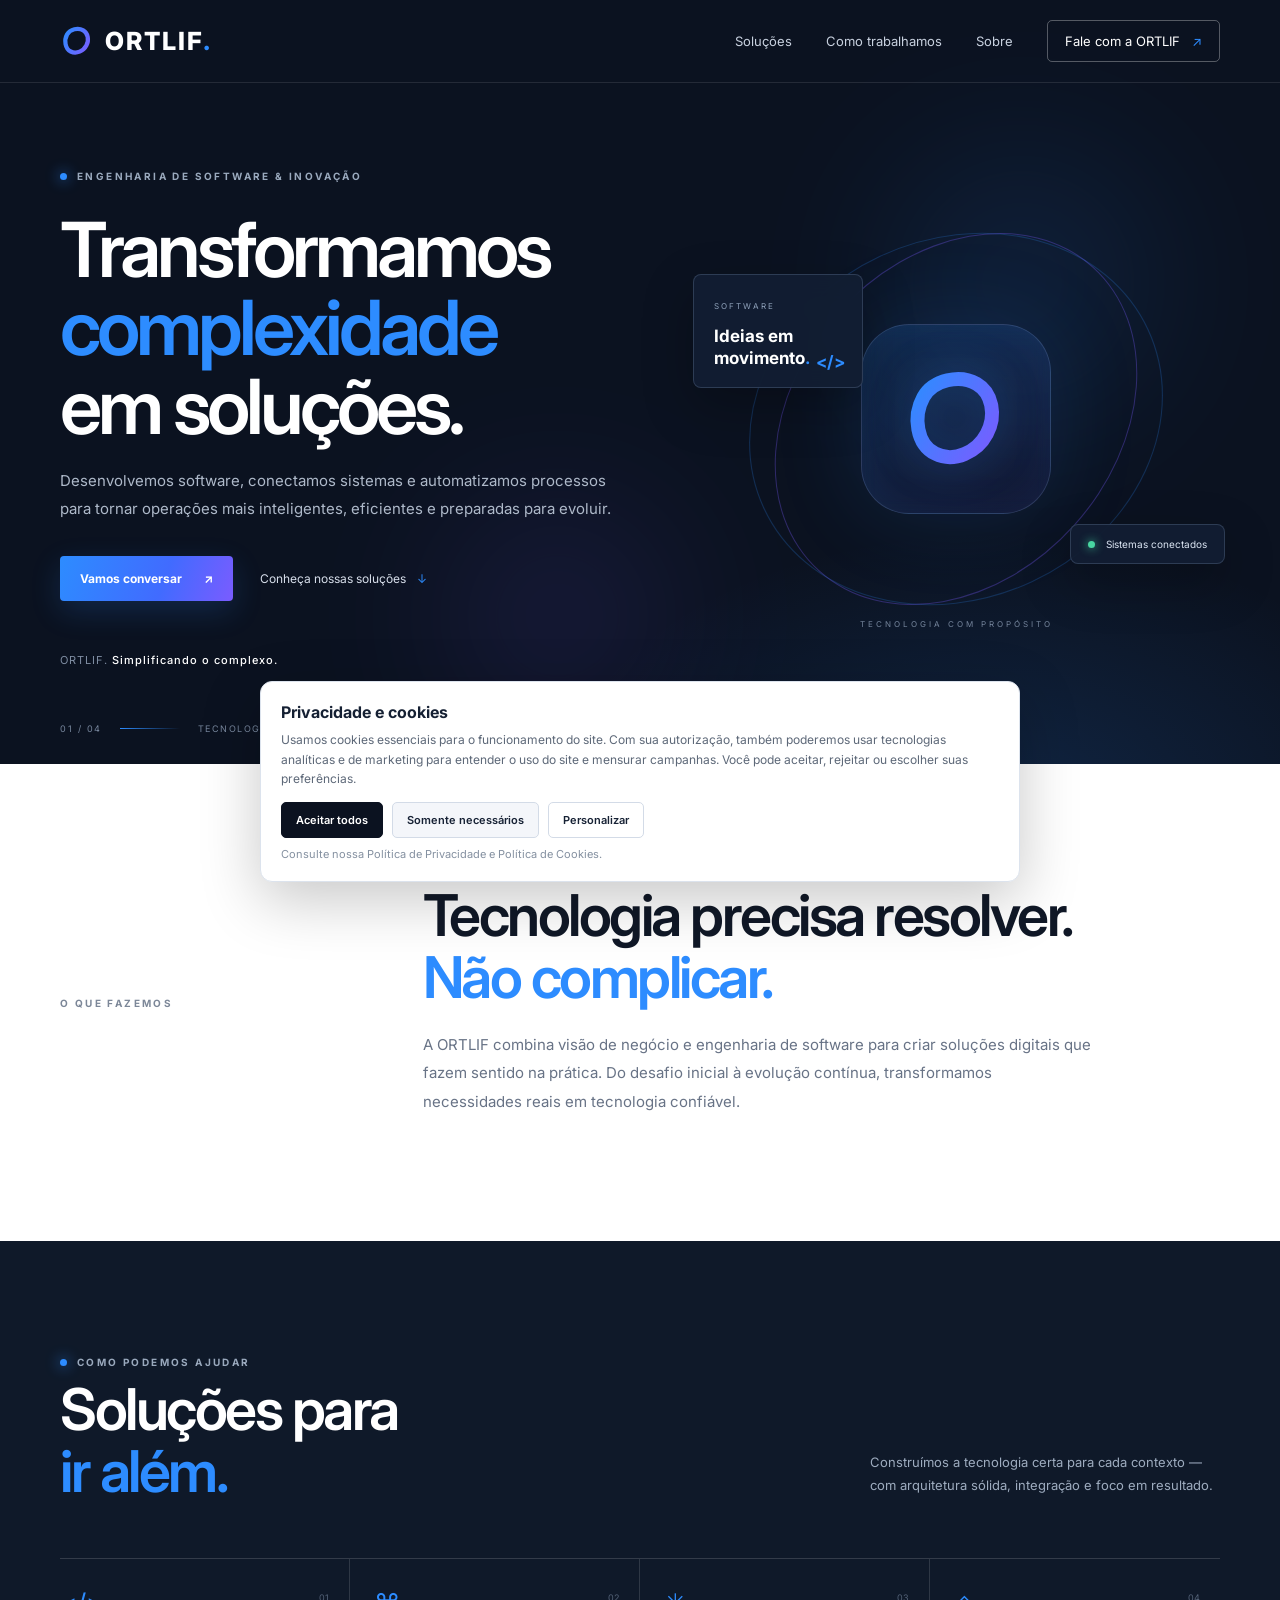
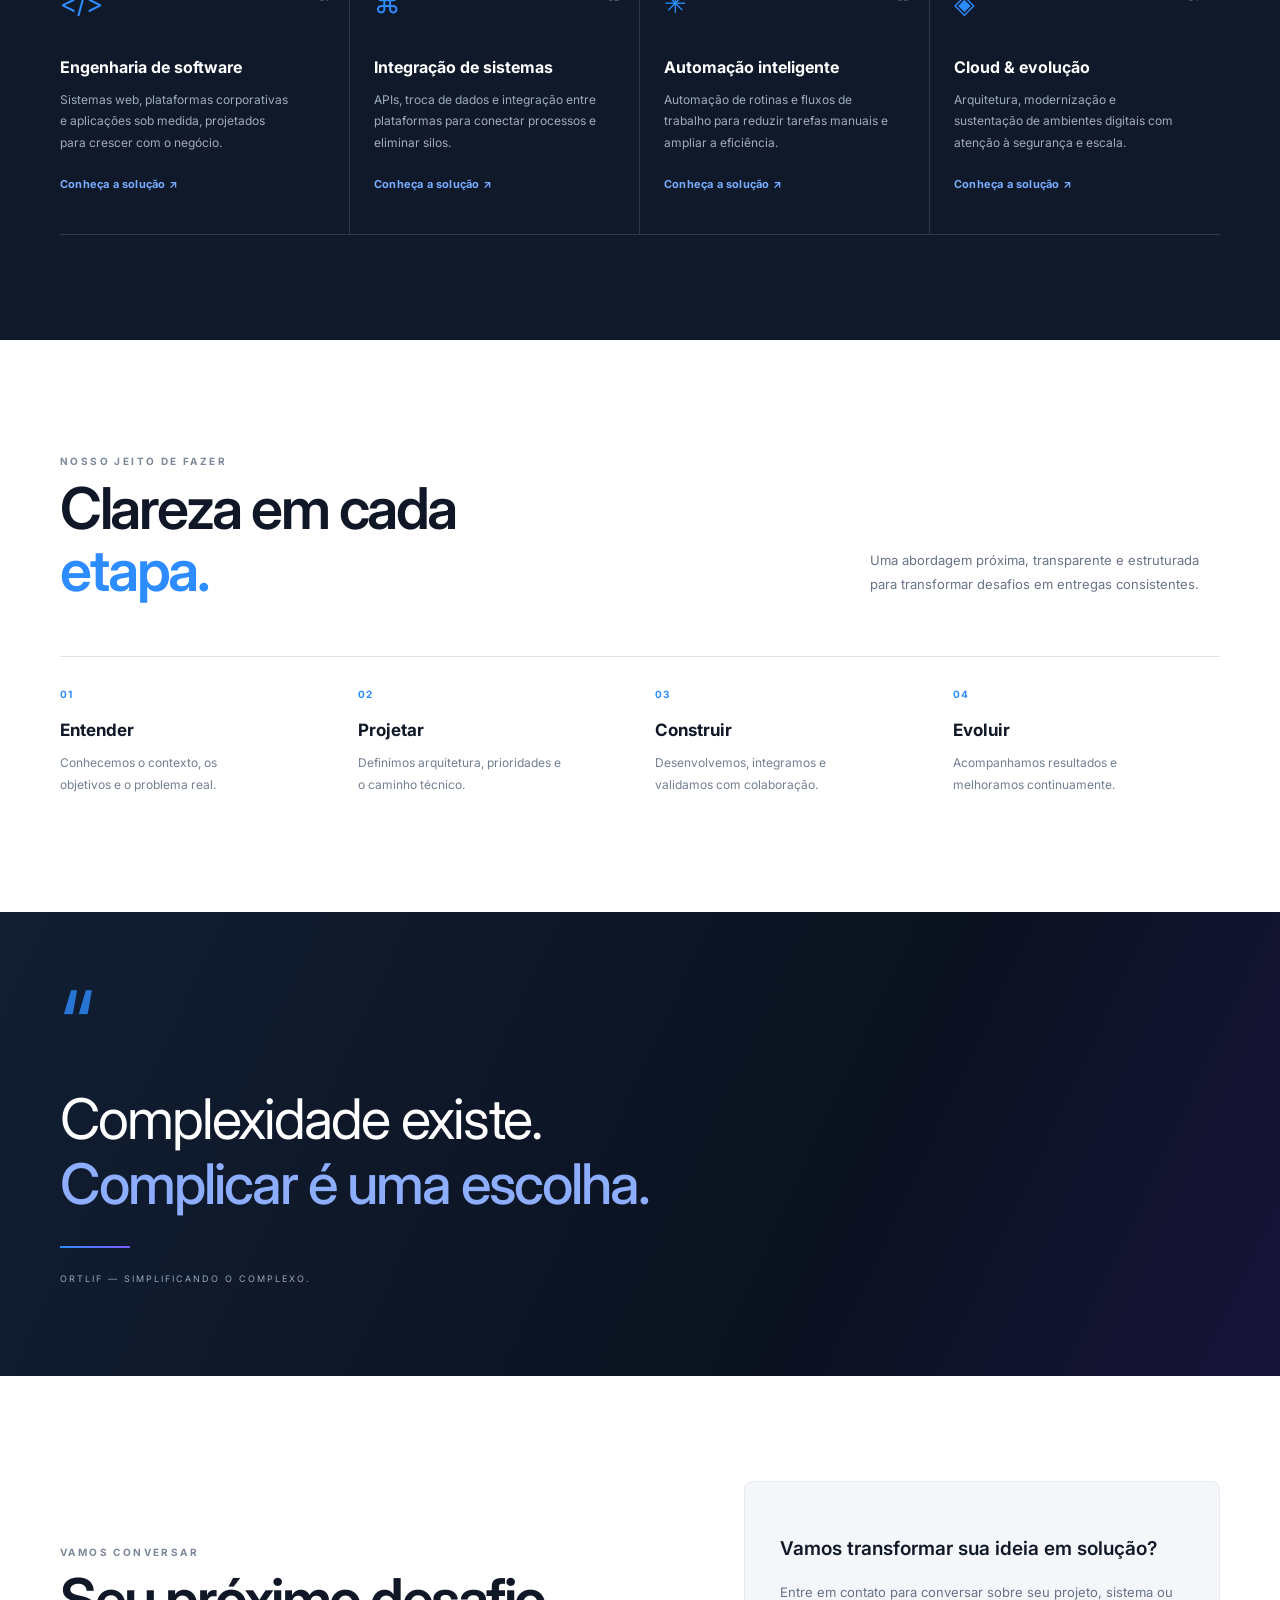
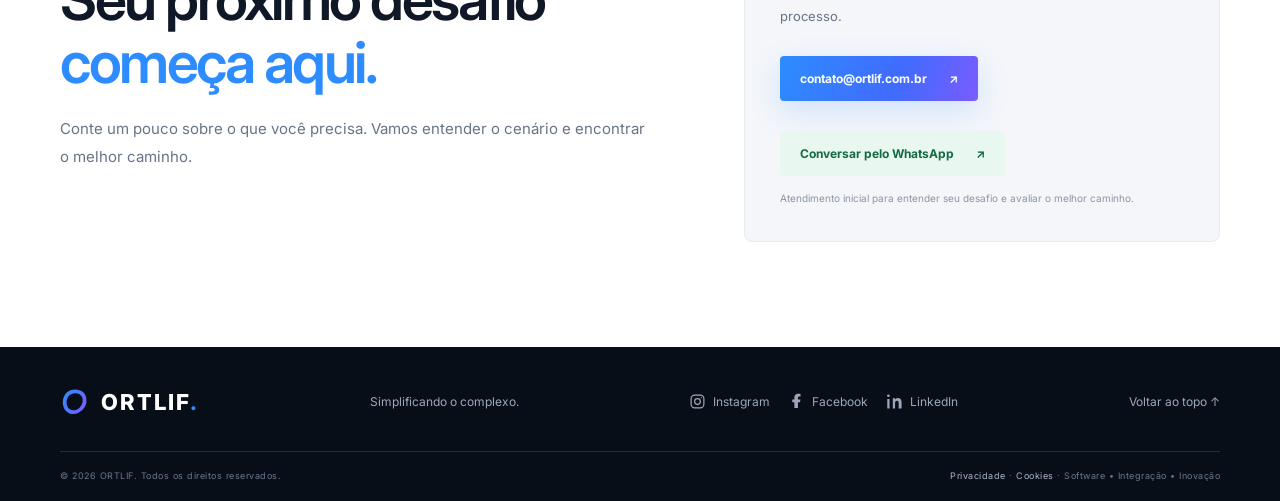
==== commit 1919656f: "Correcao" ====
--- a/index.html
+++ b/index.html
@@ -141,6 +141,17 @@
   <div class="container footer-top">
     <a class="brand" href="#inicio"><img src="assets/img/logo.svg" alt="" width="30" height="30"><span>ORTLIF<span class="dot">.</span></span></a>
     <p>Simplificando o complexo.</p>
+            <nav class="footer-social" aria-label="Redes sociais da ORTLIF">
+                <a href="https://www.instagram.com/ortlif2026/" target="_blank" rel="noopener noreferrer" aria-label="Instagram da ORTLIF">
+                    <svg viewBox="0 0 24 24" aria-hidden="true"><rect x="3" y="3" width="18" height="18" rx="5"/><circle cx="12" cy="12" r="4"/><circle cx="17.5" cy="6.5" r=".8" class="icon-fill"/></svg><span>Instagram</span>
+                </a>
+                <a href="https://www.facebook.com/people/Ortlif/61596805104113/" target="_blank" rel="noopener noreferrer" aria-label="Facebook da ORTLIF">
+                    <svg viewBox="0 0 24 24" aria-hidden="true"><path d="M14 21v-8h3l.5-4H14V7c0-1.2.4-2 2-2h1.7V1.4C17 1.2 15.8 1 14.5 1 11.3 1 9 2.9 9 6.4V9H6v4h3v8z"/></svg><span>Facebook</span>
+                </a>
+                <a href="https://www.linkedin.com/company/ortlif/" target="_blank" rel="noopener noreferrer" aria-label="LinkedIn da ORTLIF">
+                    <svg viewBox="0 0 24 24" aria-hidden="true"><path d="M5 8.5H1.8V22H5zM3.4 2A1.9 1.9 0 1 0 3.4 5.8 1.9 1.9 0 0 0 3.4 2ZM22 13.2c0-4.1-2.2-6-5.1-6-2.4 0-3.5 1.3-4.1 2.2V7.5H9.6V22h3.2v-7.2c0-1.9.4-3.7 2.7-3.7s2.4 2.1 2.4 3.8V22H22z"/></svg><span>LinkedIn</span>
+                </a>
+            </nav>
     <a href="#inicio">Voltar ao topo ↑</a>
   </div>
   <div class="container footer-bottom"><span>© <span id="year"></span> ORTLIF. Todos os direitos reservados.</span><span><a href="/privacidade/">Privacidade</a> · <a href="/cookies/">Cookies</a> · Software • Integração • Inovação</span></div>
@@ -161,7 +172,11 @@
   "slogan": "Simplificando o complexo.",
   "email": "contato@ortlif.com.br",
   "contactPoint": [{"@type":"ContactPoint","contactType":"sales","email":"contato@ortlif.com.br","telephone":"+55-11-97489-0296","availableLanguage":["Portuguese"]}],
-  "sameAs": []
+  "sameAs": [
+    "https://www.instagram.com/ortlif2026/",
+    "https://www.facebook.com/people/Ortlif/61596805104113/",
+    "https://www.linkedin.com/company/ortlif/"
+  ]
 }
 </script>
 <script type="application/ld+json">
--- a/assets/css/style.css
+++ b/assets/css/style.css
@@ -1,18 +1,1121 @@
 @import url('https://fonts.googleapis.com/css2?family=Inter:wght@400;500;600;700;800&display=swap');
-:root{--navy:#0B1220;--blue:#2D8CFF;--violet:#7A5CFF;--gray:#E6E9F0;--ink:#101827;--muted:#687386;--white:#fff;--font:'Inter',Arial,sans-serif}
-*{box-sizing:border-box}html{scroll-behavior:smooth;scroll-padding-top:90px}body{margin:0;font-family:var(--font);color:var(--ink);background:#fff}a{color:inherit;text-decoration:none}.container{width:min(1160px,calc(100% - 48px));margin-inline:auto}
-.header{position:absolute;z-index:10;inset:0 0 auto;border-bottom:1px solid rgba(255,255,255,.1)}.nav-wrap{height:82px;display:flex;align-items:center;justify-content:space-between}.brand{display:inline-flex;align-items:center;gap:11px;color:#fff;font-size:25px;font-weight:800;letter-spacing:2px}.brand img{object-fit:contain}.dot{color:var(--blue)}.nav{display:flex;align-items:center;gap:34px;color:#c8d1df;font-size:13px}.nav a:hover{color:#fff}.nav-cta{padding:12px 17px;border:1px solid rgba(255,255,255,.3);border-radius:5px;color:#fff}.nav-cta span{color:var(--blue);margin-left:8px}.menu-toggle{display:none}
-.hero{position:relative;overflow:hidden;background:var(--navy);color:#fff;padding:160px 0 30px;min-height:720px}.hero:after{content:"";position:absolute;inset:auto -15% -45% 40%;height:600px;background:radial-gradient(ellipse,rgba(45,140,255,.16),transparent 65%);pointer-events:none}.glow{position:absolute;border-radius:50%;filter:blur(80px);opacity:.12}.glow-one{width:260px;height:260px;background:var(--blue);top:20%;right:10%}.glow-two{width:220px;height:220px;background:var(--violet);bottom:5%;left:35%}.hero-grid{position:relative;z-index:1;display:grid;grid-template-columns:1.05fr .95fr;align-items:center;gap:50px}.eyebrow{font-size:10px;letter-spacing:2.4px;font-weight:700;color:#9aa9bd;display:flex;align-items:center;gap:10px}.eyebrow i{width:7px;height:7px;background:var(--blue);border-radius:50%;box-shadow:0 0 14px var(--blue)}.hero h1{font-size:clamp(46px,6vw,76px);line-height:1.03;letter-spacing:-4px;margin:28px 0 22px;font-weight:600}.hero h1 span,.section-heading h2 span,.intro h2 span,.contact h2 span{color:var(--blue)}.lead{max-width:560px;color:#aeb9c9;font-size:15px;line-height:1.85}.actions{display:flex;align-items:center;gap:27px;margin-top:34px}.button{display:inline-flex;align-items:center;justify-content:center;gap:22px;padding:15px 20px;border-radius:4px;font-size:12px;font-weight:700;transition:.2s}.primary{background:linear-gradient(110deg,var(--blue),#416bff 60%,var(--violet));color:#fff;box-shadow:0 10px 30px rgba(45,140,255,.18)}.primary:hover{transform:translateY(-2px);box-shadow:0 14px 35px rgba(45,140,255,.3)}.inline-link{font-size:12px;color:#d7deea}.inline-link span{color:var(--blue);margin-left:8px}.slogan{margin-top:52px;color:#7f8da2;font-size:11px;letter-spacing:1px}.slogan strong{color:#fff;font-weight:500}
-.visual{height:440px;position:relative;display:grid;place-items:center}.orbit{position:absolute;width:360px;height:360px;border:1px solid rgba(45,140,255,.22);border-radius:50%;transform:rotate(-25deg) scaleX(1.18)}.orbit-b{width:290px;height:410px;border-color:rgba(122,92,255,.32);transform:rotate(42deg) scaleX(1.1)}.core{width:190px;height:190px;border-radius:48px;background:linear-gradient(145deg,rgba(45,140,255,.18),rgba(122,92,255,.08));border:1px solid rgba(125,160,220,.25);display:grid;place-items:center;box-shadow:0 0 90px rgba(45,140,255,.14),inset 0 0 40px rgba(45,140,255,.08);backdrop-filter:blur(8px)}.core img{filter:drop-shadow(0 0 20px rgba(45,140,255,.3))}.floating{position:absolute;background:rgba(18,31,52,.9);border:1px solid rgba(160,185,225,.2);border-radius:8px;box-shadow:0 18px 50px rgba(0,0,0,.25);backdrop-filter:blur(12px)}.code-card{left:0;top:75px;padding:18px 20px;width:170px}.code-card small{font-size:8px;letter-spacing:2px;color:#8fa1ba}.code-card strong{display:block;font-size:17px;line-height:1.3;margin-top:12px}.code-card strong span{color:var(--blue)}.code-card b{position:absolute;right:17px;bottom:15px;color:var(--blue);font-size:17px}.status-card{right:-5px;bottom:75px;padding:13px 17px;font-size:10px;color:#dce5f3}.status-card i{display:inline-block;width:7px;height:7px;background:#48d6a1;border-radius:50%;margin-right:8px;box-shadow:0 0 10px #48d6a1}.visual-caption{position:absolute;bottom:10px;font-size:8px;letter-spacing:3px;color:#74849b}.hero-foot{position:relative;z-index:1;display:flex;align-items:center;gap:18px;margin-top:45px;color:#77869c;font-size:9px;letter-spacing:1.5px}.hero-foot i{height:1px;width:60px;background:linear-gradient(90deg,var(--blue),transparent)}
-.section-light{background:#fff}.intro{padding:110px 0}.intro-grid{display:grid;grid-template-columns:.55fr 1.45fr;gap:60px}.dark{color:#7c8798}.intro h2,.section-heading h2,.contact h2{font-size:clamp(38px,4.5vw,58px);line-height:1.08;letter-spacing:-2.5px;margin:10px 0 22px;font-weight:600}.section-lead{font-size:15px;line-height:1.9;color:#687386;max-width:670px}
-.section-dark{background:#0f1929;color:#fff;padding:105px 0}.section-heading{display:flex;justify-content:space-between;align-items:end;gap:50px;margin-bottom:55px}.section-heading h2{margin-bottom:0}.section-heading>p{max-width:350px;color:#9eacbf;font-size:13px;line-height:1.8;margin-bottom:5px}.solution-grid{display:grid;grid-template-columns:repeat(4,1fr);border-top:1px solid rgba(255,255,255,.15);border-bottom:1px solid rgba(255,255,255,.15)}.solution-card{position:relative;min-height:275px;padding:28px 24px 30px 0;border-right:1px solid rgba(255,255,255,.13)}.solution-card+.solution-card{padding-left:24px}.solution-card:last-child{border-right:0}.solution-icon{font-size:27px;color:var(--blue);height:48px}.solution-card>small{position:absolute;right:20px;top:33px;color:#536176;font-size:9px}.solution-card h3{font-size:16px;margin:22px 0 12px}.solution-card p{font-size:12px;line-height:1.8;color:#9eacbf;max-width:230px}.solution-card>b{position:absolute;bottom:20px;right:20px;color:var(--blue)}
-.method{padding:105px 0}.method-heading>p{color:#687386}.steps{display:grid;grid-template-columns:repeat(4,1fr);gap:30px;border-top:1px solid #dfe4ec;padding-top:25px}.steps article>small{font-size:10px;color:var(--blue);font-weight:700;letter-spacing:1px}.steps h3{font-size:17px;margin:18px 0 9px}.steps p{font-size:12px;line-height:1.8;color:#737f90;max-width:210px}
-.manifesto{background:linear-gradient(115deg,#111e32,#0b1220 65%,#17143a);color:#fff;padding:90px 0}.quote{font-size:100px;line-height:.5;color:var(--blue);opacity:.8}.manifesto p{font-size:clamp(32px,5vw,56px);line-height:1.15;letter-spacing:-2px;margin:20px 0 30px}.manifesto p strong{color:#8daeff;font-weight:500}.manifesto>div>i{display:block;width:70px;height:2px;background:linear-gradient(90deg,var(--blue),var(--violet));margin-bottom:18px}.manifesto small{font-size:9px;letter-spacing:2px;color:#98a7bb}
-.contact{padding:105px 0}.contact-grid{display:grid;grid-template-columns:1fr .8fr;gap:90px;align-items:center}.contact-box{padding:35px;background:#f4f6fa;border:1px solid #e7ebf2;border-radius:8px}.contact-box h3{font-size:19px;font-weight:600;line-height:1.4}.contact-box p{font-size:13px;line-height:1.8;color:#687386}.contact-box .button{margin:15px 0}.contact-box>small{display:block;color:#8a94a3;font-size:10px;line-height:1.5}
-.footer{background:#080e18;color:#fff;padding:35px 0 20px}.footer-top{display:flex;align-items:center;justify-content:space-between;padding-bottom:30px}.footer-top .brand{font-size:22px}.footer-top p,.footer-top>a:last-child{font-size:12px;color:#9ba8b9}.footer-bottom{border-top:1px solid rgba(255,255,255,.12);padding-top:18px;display:flex;justify-content:space-between;color:#69788d;font-size:9px;letter-spacing:.5px}
-@media(max-width:900px){.nav{gap:18px}.hero-grid{gap:15px}.visual{transform:scale(.9)}.solution-grid{grid-template-columns:repeat(2,1fr)}.solution-card:nth-child(2){border-right:0}.solution-card:nth-child(3),.solution-card:nth-child(4){border-top:1px solid rgba(255,255,255,.13)}.solution-card:nth-child(3){padding-left:0}}
-@media(max-width:680px){.container{width:min(100% - 36px,560px)}.nav-wrap{height:70px}.menu-toggle{display:flex;flex-direction:column;gap:5px;background:none;border:0;padding:10px;cursor:pointer}.menu-toggle span{width:23px;height:2px;background:#fff}.nav{display:none;position:absolute;top:70px;left:0;right:0;padding:22px;background:#0b1220;flex-direction:column;align-items:stretch;border-bottom:1px solid rgba(255,255,255,.12)}.nav.open{display:flex}.nav-cta{text-align:center}.hero{padding:125px 0 25px;min-height:auto}.hero-grid{grid-template-columns:1fr}.hero h1{font-size:52px;letter-spacing:-3px}.visual{height:330px;margin-top:5px;transform:none}.orbit{width:260px;height:260px}.orbit-b{width:220px;height:300px}.core{width:145px;height:145px}.core img{width:88px;height:88px}.code-card{left:0;top:35px;transform:scale(.85);transform-origin:left top}.status-card{right:0;bottom:35px}.hero-foot{margin-top:10px;font-size:8px}.intro,.section-dark,.method,.contact{padding:72px 0}.intro-grid,.contact-grid{grid-template-columns:1fr;gap:25px}.section-heading{display:block;margin-bottom:35px}.section-heading>p{margin-top:20px}.solution-grid{grid-template-columns:1fr}.solution-card,.solution-card+.solution-card{padding:25px 12px 35px 0;border-right:0;border-bottom:1px solid rgba(255,255,255,.13);min-height:230px}.solution-card:last-child{border-bottom:0}.solution-card:nth-child(3),.solution-card:nth-child(4){padding-left:0}.steps{grid-template-columns:repeat(2,1fr);gap:30px 20px}.manifesto{padding:70px 0}.contact-grid{gap:10px}.contact-box{padding:25px}.footer-top{align-items:flex-start;gap:15px;flex-direction:column}.footer-bottom{gap:10px;flex-direction:column}.actions{align-items:flex-start;flex-direction:column;gap:18px}}
+
+:root {
+    --navy: #0B1220;
+    --blue: #2D8CFF;
+    --violet: #7A5CFF;
+    --gray: #E6E9F0;
+    --ink: #101827;
+    --muted: #687386;
+    --white: #fff;
+    --font: 'Inter', Arial, sans-serif
+}
+
+* {
+    box-sizing: border-box
+}
+
+html {
+    scroll-behavior: smooth;
+    scroll-padding-top: 90px
+}
+
+body {
+    margin: 0;
+    font-family: var(--font);
+    color: var(--ink);
+    background: #fff
+}
+
+a {
+    color: inherit;
+    text-decoration: none
+}
+
+.container {
+    width: min(1160px, calc(100% - 48px));
+    margin-inline: auto
+}
+
+.header {
+    position: absolute;
+    z-index: 10;
+    inset: 0 0 auto;
+    border-bottom: 1px solid rgba(255, 255, 255, .1)
+}
+
+.nav-wrap {
+    height: 82px;
+    display: flex;
+    align-items: center;
+    justify-content: space-between
+}
+
+.brand {
+    display: inline-flex;
+    align-items: center;
+    gap: 11px;
+    color: #fff;
+    font-size: 25px;
+    font-weight: 800;
+    letter-spacing: 2px
+}
+
+.brand img {
+    object-fit: contain
+}
+
+.dot {
+    color: var(--blue)
+}
+
+.nav {
+    display: flex;
+    align-items: center;
+    gap: 34px;
+    color: #c8d1df;
+    font-size: 13px
+}
+
+.nav a:hover {
+    color: #fff
+}
+
+.nav-cta {
+    padding: 12px 17px;
+    border: 1px solid rgba(255, 255, 255, .3);
+    border-radius: 5px;
+    color: #fff
+}
+
+.nav-cta span {
+    color: var(--blue);
+    margin-left: 8px
+}
+
+.menu-toggle {
+    display: none
+}
+
+.hero {
+    position: relative;
+    overflow: hidden;
+    background: var(--navy);
+    color: #fff;
+    padding: 160px 0 30px;
+    min-height: 720px
+}
+
+.hero:after {
+    content: "";
+    position: absolute;
+    inset: auto -15% -45% 40%;
+    height: 600px;
+    background: radial-gradient(ellipse, rgba(45, 140, 255, .16), transparent 65%);
+    pointer-events: none
+}
+
+.glow {
+    position: absolute;
+    border-radius: 50%;
+    filter: blur(80px);
+    opacity: .12
+}
+
+.glow-one {
+    width: 260px;
+    height: 260px;
+    background: var(--blue);
+    top: 20%;
+    right: 10%
+}
+
+.glow-two {
+    width: 220px;
+    height: 220px;
+    background: var(--violet);
+    bottom: 5%;
+    left: 35%
+}
+
+.hero-grid {
+    position: relative;
+    z-index: 1;
+    display: grid;
+    grid-template-columns: 1.05fr .95fr;
+    align-items: center;
+    gap: 50px
+}
+
+.eyebrow {
+    font-size: 10px;
+    letter-spacing: 2.4px;
+    font-weight: 700;
+    color: #9aa9bd;
+    display: flex;
+    align-items: center;
+    gap: 10px
+}
+
+.eyebrow i {
+    width: 7px;
+    height: 7px;
+    background: var(--blue);
+    border-radius: 50%;
+    box-shadow: 0 0 14px var(--blue)
+}
+
+.hero h1 {
+    font-size: clamp(46px, 6vw, 76px);
+    line-height: 1.03;
+    letter-spacing: -4px;
+    margin: 28px 0 22px;
+    font-weight: 600
+}
+
+.hero h1 span,
+.section-heading h2 span,
+.intro h2 span,
+.contact h2 span {
+    color: var(--blue)
+}
+
+.lead {
+    max-width: 560px;
+    color: #aeb9c9;
+    font-size: 15px;
+    line-height: 1.85
+}
+
+.actions {
+    display: flex;
+    align-items: center;
+    gap: 27px;
+    margin-top: 34px
+}
+
+.button {
+    display: inline-flex;
+    align-items: center;
+    justify-content: center;
+    gap: 22px;
+    padding: 15px 20px;
+    border-radius: 4px;
+    font-size: 12px;
+    font-weight: 700;
+    transition: .2s
+}
+
+.primary {
+    background: linear-gradient(110deg, var(--blue), #416bff 60%, var(--violet));
+    color: #fff;
+    box-shadow: 0 10px 30px rgba(45, 140, 255, .18)
+}
+
+.primary:hover {
+    transform: translateY(-2px);
+    box-shadow: 0 14px 35px rgba(45, 140, 255, .3)
+}
+
+.inline-link {
+    font-size: 12px;
+    color: #d7deea
+}
+
+.inline-link span {
+    color: var(--blue);
+    margin-left: 8px
+}
+
+.slogan {
+    margin-top: 52px;
+    color: #7f8da2;
+    font-size: 11px;
+    letter-spacing: 1px
+}
+
+.slogan strong {
+    color: #fff;
+    font-weight: 500
+}
+
+.visual {
+    height: 440px;
+    position: relative;
+    display: grid;
+    place-items: center
+}
+
+.orbit {
+    position: absolute;
+    width: 360px;
+    height: 360px;
+    border: 1px solid rgba(45, 140, 255, .22);
+    border-radius: 50%;
+    transform: rotate(-25deg) scaleX(1.18)
+}
+
+.orbit-b {
+    width: 290px;
+    height: 410px;
+    border-color: rgba(122, 92, 255, .32);
+    transform: rotate(42deg) scaleX(1.1)
+}
+
+.core {
+    width: 190px;
+    height: 190px;
+    border-radius: 48px;
+    background: linear-gradient(145deg, rgba(45, 140, 255, .18), rgba(122, 92, 255, .08));
+    border: 1px solid rgba(125, 160, 220, .25);
+    display: grid;
+    place-items: center;
+    box-shadow: 0 0 90px rgba(45, 140, 255, .14), inset 0 0 40px rgba(45, 140, 255, .08);
+    backdrop-filter: blur(8px)
+}
+
+.core img {
+    filter: drop-shadow(0 0 20px rgba(45, 140, 255, .3))
+}
+
+.floating {
+    position: absolute;
+    background: rgba(18, 31, 52, .9);
+    border: 1px solid rgba(160, 185, 225, .2);
+    border-radius: 8px;
+    box-shadow: 0 18px 50px rgba(0, 0, 0, .25);
+    backdrop-filter: blur(12px)
+}
+
+.code-card {
+    left: 0;
+    top: 75px;
+    padding: 18px 20px;
+    width: 170px
+}
+
+.code-card small {
+    font-size: 8px;
+    letter-spacing: 2px;
+    color: #8fa1ba
+}
+
+.code-card strong {
+    display: block;
+    font-size: 17px;
+    line-height: 1.3;
+    margin-top: 12px
+}
+
+.code-card strong span {
+    color: var(--blue)
+}
+
+.code-card b {
+    position: absolute;
+    right: 17px;
+    bottom: 15px;
+    color: var(--blue);
+    font-size: 17px
+}
+
+.status-card {
+    right: -5px;
+    bottom: 75px;
+    padding: 13px 17px;
+    font-size: 10px;
+    color: #dce5f3
+}
+
+.status-card i {
+    display: inline-block;
+    width: 7px;
+    height: 7px;
+    background: #48d6a1;
+    border-radius: 50%;
+    margin-right: 8px;
+    box-shadow: 0 0 10px #48d6a1
+}
+
+.visual-caption {
+    position: absolute;
+    bottom: 10px;
+    font-size: 8px;
+    letter-spacing: 3px;
+    color: #74849b
+}
+
+.hero-foot {
+    position: relative;
+    z-index: 1;
+    display: flex;
+    align-items: center;
+    gap: 18px;
+    margin-top: 45px;
+    color: #77869c;
+    font-size: 9px;
+    letter-spacing: 1.5px
+}
+
+.hero-foot i {
+    height: 1px;
+    width: 60px;
+    background: linear-gradient(90deg, var(--blue), transparent)
+}
+
+.section-light {
+    background: #fff
+}
+
+.intro {
+    padding: 110px 0
+}
+
+.intro-grid {
+    display: grid;
+    grid-template-columns: .55fr 1.45fr;
+    gap: 60px
+}
+
+.dark {
+    color: #7c8798
+}
+
+.intro h2,
+.section-heading h2,
+.contact h2 {
+    font-size: clamp(38px, 4.5vw, 58px);
+    line-height: 1.08;
+    letter-spacing: -2.5px;
+    margin: 10px 0 22px;
+    font-weight: 600
+}
+
+.section-lead {
+    font-size: 15px;
+    line-height: 1.9;
+    color: #687386;
+    max-width: 670px
+}
+
+.section-dark {
+    background: #0f1929;
+    color: #fff;
+    padding: 105px 0
+}
+
+.section-heading {
+    display: flex;
+    justify-content: space-between;
+    align-items: end;
+    gap: 50px;
+    margin-bottom: 55px
+}
+
+.section-heading h2 {
+    margin-bottom: 0
+}
+
+.section-heading>p {
+    max-width: 350px;
+    color: #9eacbf;
+    font-size: 13px;
+    line-height: 1.8;
+    margin-bottom: 5px
+}
+
+.solution-grid {
+    display: grid;
+    grid-template-columns: repeat(4, 1fr);
+    border-top: 1px solid rgba(255, 255, 255, .15);
+    border-bottom: 1px solid rgba(255, 255, 255, .15)
+}
+
+.solution-card {
+    position: relative;
+    min-height: 275px;
+    padding: 28px 24px 30px 0;
+    border-right: 1px solid rgba(255, 255, 255, .13)
+}
+
+.solution-card+.solution-card {
+    padding-left: 24px
+}
+
+.solution-card:last-child {
+    border-right: 0
+}
+
+.solution-icon {
+    font-size: 27px;
+    color: var(--blue);
+    height: 48px
+}
+
+.solution-card>small {
+    position: absolute;
+    right: 20px;
+    top: 33px;
+    color: #536176;
+    font-size: 9px
+}
+
+.solution-card h3 {
+    font-size: 16px;
+    margin: 22px 0 12px
+}
+
+.solution-card p {
+    font-size: 12px;
+    line-height: 1.8;
+    color: #9eacbf;
+    max-width: 230px
+}
+
+.solution-card>b {
+    position: absolute;
+    bottom: 20px;
+    right: 20px;
+    color: var(--blue)
+}
+
+.method {
+    padding: 105px 0
+}
+
+.method-heading>p {
+    color: #687386
+}
+
+.steps {
+    display: grid;
+    grid-template-columns: repeat(4, 1fr);
+    gap: 30px;
+    border-top: 1px solid #dfe4ec;
+    padding-top: 25px
+}
+
+.steps article>small {
+    font-size: 10px;
+    color: var(--blue);
+    font-weight: 700;
+    letter-spacing: 1px
+}
+
+.steps h3 {
+    font-size: 17px;
+    margin: 18px 0 9px
+}
+
+.steps p {
+    font-size: 12px;
+    line-height: 1.8;
+    color: #737f90;
+    max-width: 210px
+}
+
+.manifesto {
+    background: linear-gradient(115deg, #111e32, #0b1220 65%, #17143a);
+    color: #fff;
+    padding: 90px 0
+}
+
+.quote {
+    font-size: 100px;
+    line-height: .5;
+    color: var(--blue);
+    opacity: .8
+}
+
+.manifesto p {
+    font-size: clamp(32px, 5vw, 56px);
+    line-height: 1.15;
+    letter-spacing: -2px;
+    margin: 20px 0 30px
+}
+
+.manifesto p strong {
+    color: #8daeff;
+    font-weight: 500
+}
+
+.manifesto>div>i {
+    display: block;
+    width: 70px;
+    height: 2px;
+    background: linear-gradient(90deg, var(--blue), var(--violet));
+    margin-bottom: 18px
+}
+
+.manifesto small {
+    font-size: 9px;
+    letter-spacing: 2px;
+    color: #98a7bb
+}
+
+.contact {
+    padding: 105px 0
+}
+
+.contact-grid {
+    display: grid;
+    grid-template-columns: 1fr .8fr;
+    gap: 90px;
+    align-items: center
+}
+
+.contact-box {
+    padding: 35px;
+    background: #f4f6fa;
+    border: 1px solid #e7ebf2;
+    border-radius: 8px
+}
+
+.contact-box h3 {
+    font-size: 19px;
+    font-weight: 600;
+    line-height: 1.4
+}
+
+.contact-box p {
+    font-size: 13px;
+    line-height: 1.8;
+    color: #687386
+}
+
+.contact-box .button {
+    margin: 15px 0
+}
+
+.contact-box>small {
+    display: block;
+    color: #8a94a3;
+    font-size: 10px;
+    line-height: 1.5
+}
+
+.footer {
+    background: #080e18;
+    color: #fff;
+    padding: 35px 0 20px
+}
+
+.footer-top {
+    display: flex;
+    align-items: center;
+    justify-content: space-between;
+    padding-bottom: 30px
+}
+
+.footer-top .brand {
+    font-size: 22px
+}
+
+.footer-top p,
+.footer-top>a:last-child {
+    font-size: 12px;
+    color: #9ba8b9
+}
+
+.footer-social {
+    display: flex;
+    align-items: center;
+    justify-content: center;
+    gap: 18px;
+}
+
+.footer-social a {
+    display: inline-flex;
+    align-items: center;
+    gap: 7px;
+    color: #9ba8b9;
+    font-size: 12px;
+    text-decoration: none;
+    transition: color .2s ease;
+}
+
+.footer-social a:hover { color: #fff; }
+
+.footer-social svg {
+    width: 17px;
+    height: 17px;
+    fill: none;
+    stroke: currentColor;
+    stroke-width: 1.7;
+    stroke-linecap: round;
+    stroke-linejoin: round;
+}
+
+.footer-social a:nth-child(2) svg,
+.footer-social a:nth-child(3) svg {
+    fill: currentColor;
+    stroke: none;
+}
+
+.footer-social .icon-fill { fill: currentColor; stroke: none; }
+
+.footer-bottom {
+    border-top: 1px solid rgba(255, 255, 255, .12);
+    padding-top: 18px;
+    display: flex;
+    justify-content: space-between;
+    color: #69788d;
+    font-size: 9px;
+    letter-spacing: .5px
+}
+
+@media(max-width:900px) {
+    .nav {
+        gap: 18px
+    }
+
+    .hero-grid {
+        gap: 15px
+    }
+
+    .visual {
+        transform: scale(.9)
+    }
+
+    .solution-grid {
+        grid-template-columns: repeat(2, 1fr)
+    }
+
+    .solution-card:nth-child(2) {
+        border-right: 0
+    }
+
+    .solution-card:nth-child(3),
+    .solution-card:nth-child(4) {
+        border-top: 1px solid rgba(255, 255, 255, .13)
+    }
+
+    .solution-card:nth-child(3) {
+        padding-left: 0
+    }
+}
+
+@media(max-width:680px) {
+    .container {
+        width: min(100% - 36px, 560px)
+    }
+
+    .nav-wrap {
+        height: 70px
+    }
+
+    .menu-toggle {
+        display: flex;
+        flex-direction: column;
+        gap: 5px;
+        background: none;
+        border: 0;
+        padding: 10px;
+        cursor: pointer
+    }
+
+    .menu-toggle span {
+        width: 23px;
+        height: 2px;
+        background: #fff
+    }
+
+    .nav {
+        display: none;
+        position: absolute;
+        top: 70px;
+        left: 0;
+        right: 0;
+        padding: 22px;
+        background: #0b1220;
+        flex-direction: column;
+        align-items: stretch;
+        border-bottom: 1px solid rgba(255, 255, 255, .12)
+    }
+
+    .nav.open {
+        display: flex
+    }
+
+    .nav-cta {
+        text-align: center
+    }
+
+    .hero {
+        padding: 125px 0 25px;
+        min-height: auto
+    }
+
+    .hero-grid {
+        grid-template-columns: 1fr
+    }
+
+    .hero h1 {
+        font-size: 52px;
+        letter-spacing: -3px
+    }
+
+    .visual {
+        height: 330px;
+        margin-top: 5px;
+        transform: none
+    }
+
+    .orbit {
+        width: 260px;
+        height: 260px
+    }
+
+    .orbit-b {
+        width: 220px;
+        height: 300px
+    }
+
+    .core {
+        width: 145px;
+        height: 145px
+    }
+
+    .core img {
+        width: 88px;
+        height: 88px
+    }
+
+    .code-card {
+        left: 0;
+        top: 35px;
+        transform: scale(.85);
+        transform-origin: left top
+    }
+
+    .status-card {
+        right: 0;
+        bottom: 35px
+    }
+
+    .hero-foot {
+        margin-top: 10px;
+        font-size: 8px
+    }
+
+    .intro,
+    .section-dark,
+    .method,
+    .contact {
+        padding: 72px 0
+    }
+
+    .intro-grid,
+    .contact-grid {
+        grid-template-columns: 1fr;
+        gap: 25px
+    }
+
+    .section-heading {
+        display: block;
+        margin-bottom: 35px
+    }
+
+    .section-heading>p {
+        margin-top: 20px
+    }
+
+    .solution-grid {
+        grid-template-columns: 1fr
+    }
+
+    .solution-card,
+    .solution-card+.solution-card {
+        padding: 25px 12px 35px 0;
+        border-right: 0;
+        border-bottom: 1px solid rgba(255, 255, 255, .13);
+        min-height: 230px
+    }
+
+    .solution-card:last-child {
+        border-bottom: 0
+    }
+
+    .solution-card:nth-child(3),
+    .solution-card:nth-child(4) {
+        padding-left: 0
+    }
+
+    .steps {
+        grid-template-columns: repeat(2, 1fr);
+        gap: 30px 20px
+    }
+
+    .manifesto {
+        padding: 70px 0
+    }
+
+    .contact-grid {
+        gap: 10px
+    }
+
+    .contact-box {
+        padding: 25px
+    }
+
+    .footer-top {
+        align-items: flex-start;
+        gap: 15px;
+        flex-direction: column
+    }
+
+    .footer-social {
+        flex-wrap: wrap;
+        justify-content: flex-start;
+        gap: 14px 20px;
+    }
+
+    .footer-bottom {
+        gap: 10px;
+        flex-direction: column
+    }
+
+    .actions {
+        align-items: flex-start;
+        flex-direction: column;
+        gap: 18px
+    }
+}
 
 /* ORTLIF SEO pages, accessible controls and conversion links */
-.service-link{display:inline-block;margin-top:12px;color:#78adff;font-size:11px;font-weight:700;letter-spacing:.2px}.service-link:hover{color:#fff}.whatsapp-button{margin-left:8px;background:#e8f7ef;color:#126b43;box-shadow:none}.whatsapp-button:hover{background:#d7f1e3}.footer-bottom a{color:#aab7c8}.footer-bottom a:hover{color:#fff}.content-page{padding:150px 0 90px;background:#fff;min-height:70vh}.content-page .eyebrow{color:#718096}.content-page h1{font-size:clamp(38px,5vw,62px);line-height:1.08;letter-spacing:-2.5px;color:#101827;margin:18px 0}.content-page h1 span{color:#2D8CFF}.content-page .page-lead{font-size:17px;line-height:1.8;color:#687386;max-width:780px}.content-page h2{font-size:25px;margin:42px 0 12px;color:#101827}.content-page h3{font-size:17px;margin:24px 0 8px}.content-page p,.content-page li{font-size:14px;line-height:1.9;color:#5f6b7c;max-width:850px}.content-page ul{padding-left:22px}.page-cta{display:flex;gap:12px;flex-wrap:wrap;margin-top:28px}.page-hero{background:#0B1220;color:#fff;padding:145px 0 85px}.page-hero h1{font-size:clamp(40px,5vw,64px);line-height:1.08;letter-spacing:-2.5px;margin:20px 0}.page-hero h1 span{color:#65a8ff}.page-hero p{color:#b4c0d0;line-height:1.85;max-width:760px;font-size:16px}.page-content{padding:70px 0 90px}.page-content h2{font-size:25px}.page-content p,.page-content li{font-size:14px;line-height:1.9;color:#657184;max-width:850px}.page-content ul{padding-left:22px}.page-header{position:absolute}.cookie-banner{position:fixed;z-index:100;left:18px;right:18px;bottom:18px;max-width:760px;margin:auto;padding:20px;background:#fff;color:#152033;border:1px solid #dce3ed;border-radius:12px;box-shadow:0 18px 60px rgba(0,0,0,.22);display:none}.cookie-banner.is-visible{display:block}.cookie-banner h2{font-size:16px;margin:0 0 8px}.cookie-banner p{font-size:12px;line-height:1.6;color:#5d6878;margin:0 0 14px}.cookie-actions{display:flex;gap:9px;flex-wrap:wrap}.cookie-actions button{border:1px solid #d3dbe7;border-radius:5px;padding:10px 14px;background:#fff;color:#172235;font:600 11px var(--font);cursor:pointer}.cookie-actions .accept{background:#0B1220;color:#fff;border-color:#0B1220}.cookie-actions .reject{background:#f4f6fa}.cookie-note{font-size:11px;color:#8490a0;margin-top:9px}.sr-only{position:absolute;width:1px;height:1px;padding:0;margin:-1px;overflow:hidden;clip:rect(0,0,0,0);white-space:nowrap;border:0}
-@media(max-width:680px){.whatsapp-button{margin-left:0}.content-page{padding:115px 0 65px}.page-hero{padding:120px 0 65px}.cookie-banner{left:10px;right:10px;bottom:10px;padding:16px}}
+.service-link {
+    display: inline-block;
+    margin-top: 12px;
+    color: #78adff;
+    font-size: 11px;
+    font-weight: 700;
+    letter-spacing: .2px
+}
+
+.service-link:hover {
+    color: #fff
+}
+
+.whatsapp-button {
+    margin-left: 8px;
+    background: #e8f7ef;
+    color: #126b43;
+    box-shadow: none
+}
+
+.whatsapp-button:hover {
+    background: #d7f1e3
+}
+
+.footer-bottom a {
+    color: #aab7c8
+}
+
+.footer-bottom a:hover {
+    color: #fff
+}
+
+.content-page {
+    padding: 150px 0 90px;
+    background: var(--navy);
+    min-height: 70vh
+}
+
+.content-page .eyebrow {
+    color: #718096
+}
+
+.content-page h1 {
+    font-size: clamp(38px, 5vw, 62px);
+    line-height: 1.08;
+    letter-spacing: -2.5px;
+    color: var(--gray);
+    margin: 18px 0
+}
+
+.content-page h1 span {
+    color: #2D8CFF
+}
+
+.content-page .page-lead {
+    font-size: 17px;
+    line-height: 1.8;
+    color: #687386;
+    max-width: 780px
+}
+
+.content-page h2 {
+    font-size: 25px;
+    margin: 42px 0 12px;
+    color: var(--gray);
+}
+
+.content-page h3 {
+    font-size: 17px;
+    margin: 24px 0 8px
+}
+
+.content-page p,
+.content-page li {
+    font-size: 14px;
+    line-height: 1.9;
+    color: var(--muted);
+    max-width: 850px
+}
+
+.content-page ul {
+    padding-left: 22px
+}
+
+.page-cta {
+    display: flex;
+    gap: 12px;
+    flex-wrap: wrap;
+    margin-top: 28px
+}
+
+.page-hero {
+    background: #0B1220;
+    color: #fff;
+    padding: 145px 0 85px
+}
+
+.page-hero h1 {
+    font-size: clamp(40px, 5vw, 64px);
+    line-height: 1.08;
+    letter-spacing: -2.5px;
+    margin: 20px 0
+}
+
+.page-hero h1 span {
+    color: #65a8ff
+}
+
+.page-hero p {
+    color: #b4c0d0;
+    line-height: 1.85;
+    max-width: 760px;
+    font-size: 16px
+}
+
+.page-content {
+    padding: 70px 0 90px
+}
+
+.page-content h2 {
+    font-size: 25px
+}
+
+.page-content p,
+.page-content li {
+    font-size: 14px;
+    line-height: 1.9;
+    color: #657184;
+    max-width: 850px
+}
+
+.page-content ul {
+    padding-left: 22px
+}
+
+.page-header {
+    position: absolute
+}
+
+.cookie-banner {
+    position: fixed;
+    z-index: 100;
+    left: 18px;
+    right: 18px;
+    bottom: 18px;
+    max-width: 760px;
+    margin: auto;
+    padding: 20px;
+    background: #fff;
+    color: #152033;
+    border: 1px solid #dce3ed;
+    border-radius: 12px;
+    box-shadow: 0 18px 60px rgba(0, 0, 0, .22);
+    display: none
+}
+
+.cookie-banner.is-visible {
+    display: block
+}
+
+.cookie-banner h2 {
+    font-size: 16px;
+    margin: 0 0 8px
+}
+
+.cookie-banner p {
+    font-size: 12px;
+    line-height: 1.6;
+    color: #5d6878;
+    margin: 0 0 14px
+}
+
+.cookie-actions {
+    display: flex;
+    gap: 9px;
+    flex-wrap: wrap
+}
+
+.cookie-actions button {
+    border: 1px solid #d3dbe7;
+    border-radius: 5px;
+    padding: 10px 14px;
+    background: #fff;
+    color: #172235;
+    font: 600 11px var(--font);
+    cursor: pointer
+}
+
+.cookie-actions .accept {
+    background: #0B1220;
+    color: #fff;
+    border-color: #0B1220
+}
+
+.cookie-actions .reject {
+    background: #f4f6fa
+}
+
+.cookie-note {
+    font-size: 11px;
+    color: #8490a0;
+    margin-top: 9px
+}
+
+.sr-only {
+    position: absolute;
+    width: 1px;
+    height: 1px;
+    padding: 0;
+    margin: -1px;
+    overflow: hidden;
+    clip: rect(0, 0, 0, 0);
+    white-space: nowrap;
+    border: 0
+}
+
+@media(max-width:680px) {
+    .whatsapp-button {
+        margin-left: 0
+    }
+
+    .content-page {
+        padding: 115px 0 65px
+    }
+
+    .page-hero {
+        padding: 120px 0 65px
+    }
+
+    .cookie-banner {
+        left: 10px;
+        right: 10px;
+        bottom: 10px;
+        padding: 16px
+    }
+}
